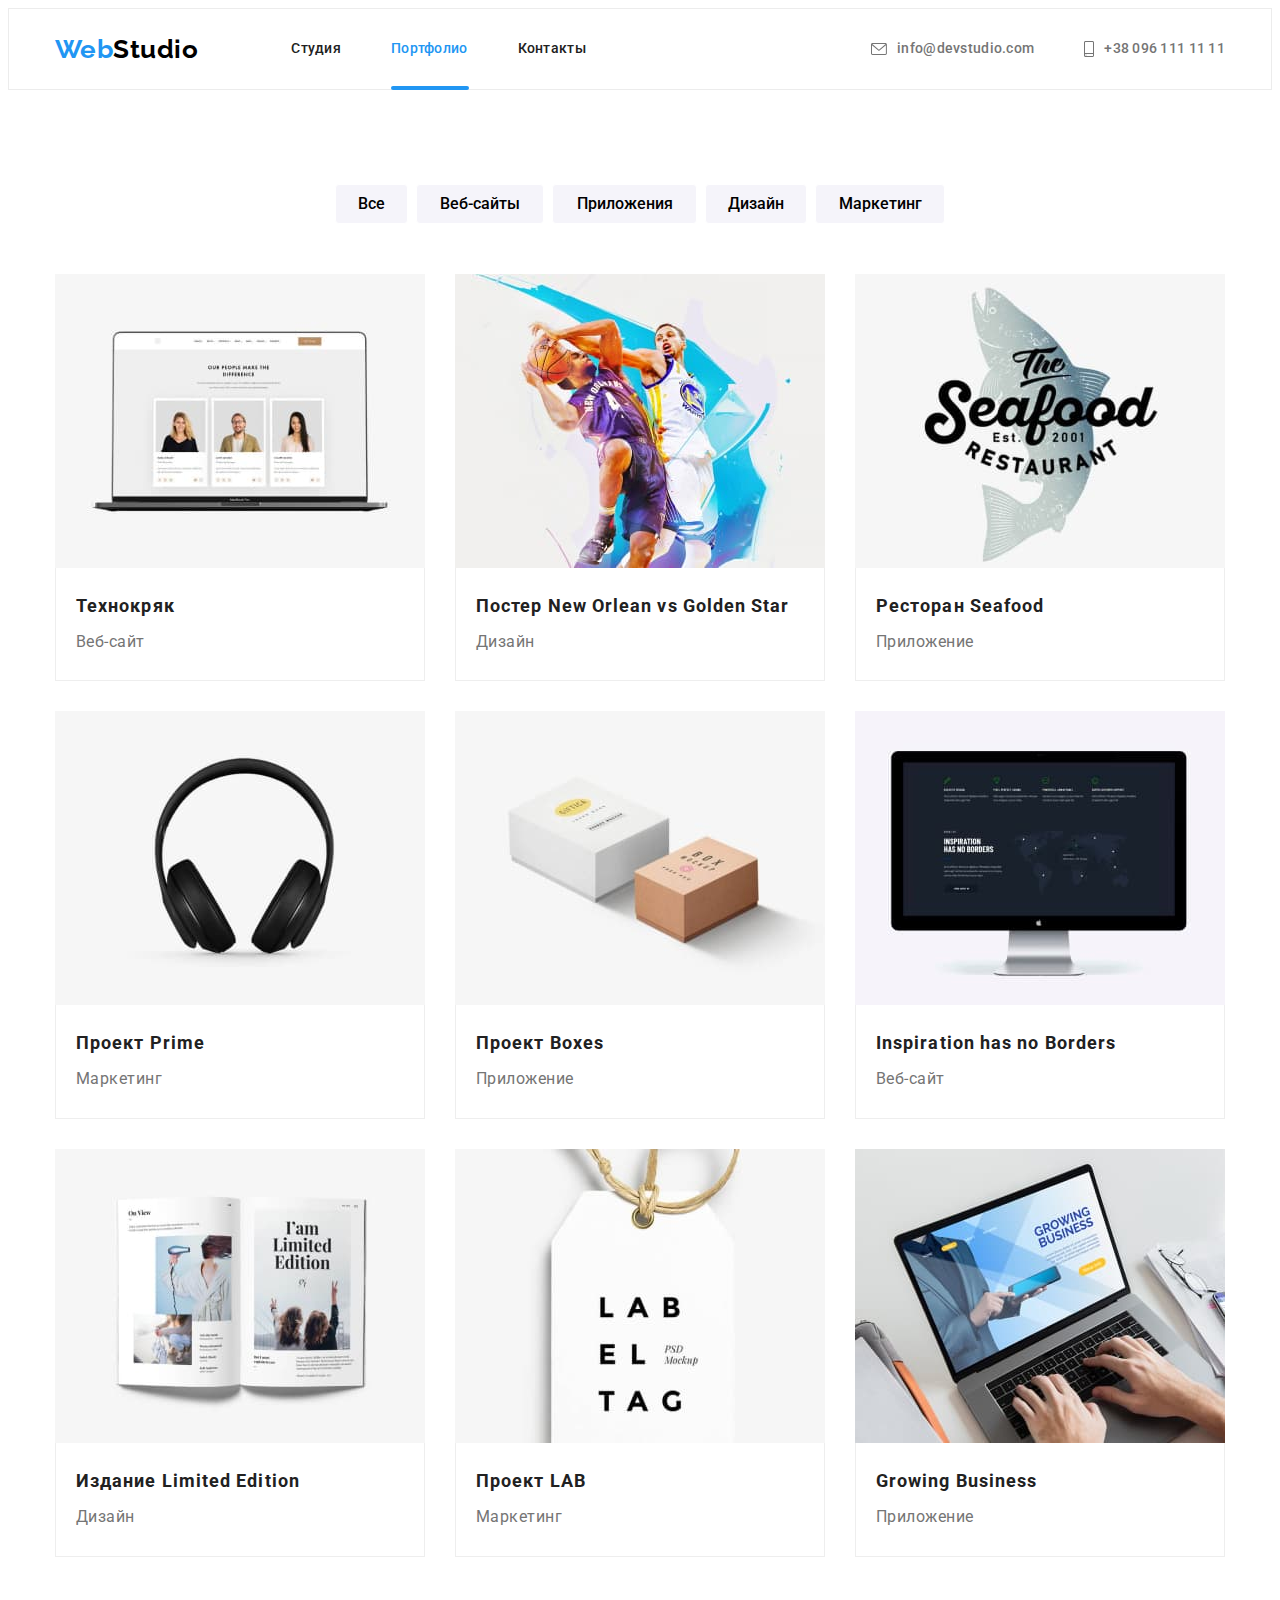
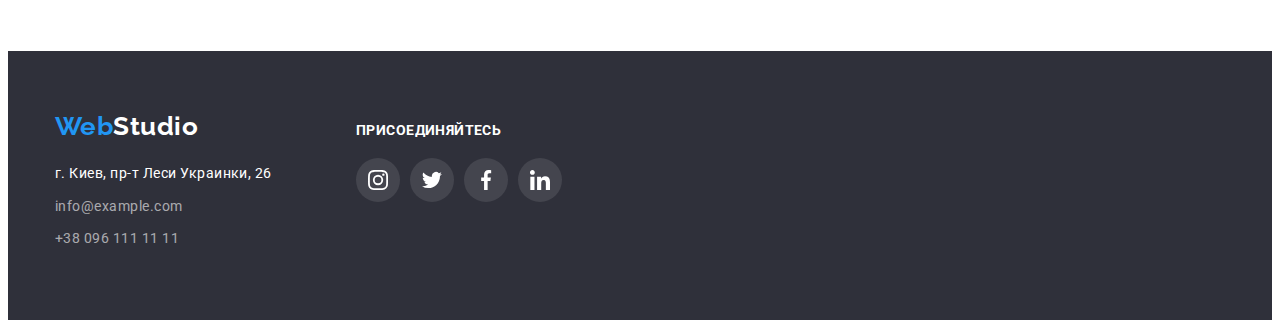
==== portfolio.html @ 5514d88f "Initial commit" ====
<!DOCTYPE html>
<html lang="ru">
  <head>
    <meta charset="UTF-8" />
    <meta http-equiv="X-UA-Compatible" content="IE=edge" />
    <meta name="viewport" content="width=device-width, initial-scale=1.0" />
    <title>Document</title>
    <link
      href="https://fonts.googleapis.com/css2?family=Raleway:wght@700&family=Roboto:wght@400;500;700;900&display=swap"
      rel="stylesheet"
    />
    <link
      rel="stylesheet"
      href="https://cdnjs.cloudflare.com/ajax/libs/modern-normalize/1.1.0/modern-normalize.min.css"
      integrity="sha512-wpPYUAdjBVSE4KJnH1VR1HeZfpl1ub8YT/NKx4PuQ5NmX2tKuGu6U/JRp5y+Y8XG2tV+wKQpNHVUX03MfMFn9Q=="
      crossorigin="anonymous"
      referrerpolicy="no-referrer"
    />
    <link rel="stylesheet" href="./css/styles.css" />
  </head>
  <body>
    <!-- Шапка -->
    <header>
      <div class="container">
        <nav class="main-nav-cont">
          <a href="./index.html" class="logo"
            ><span class="logo-part">Web</span
            ><span class="logo-parttwo">Studio</span></a
          >
          <ul class="site-nav list">
            <li class="nav-item">
              <a href="./index.html" class="link">Студия</a>
            </li>
            <li class="nav-item">
              <a href="./portfolio.html" class="link nav-active nav-active-portfolio">Портфолио</a>
               
            </li>
            <div class="portfolio-line"></div>
            <li class="nav-item"><a href="" class="link">Контакты</a></li>
          </ul>

          <ul class="contact list">
            <li class="contact-item">
              <a href="mailto:info@devstudio.com" class="info"
                ><svg class="icon-letter">
                  <use href="./images/icon/icons.svg#letter"></use>
                </svg>
                info@devstudio.com</a
              >
            </li>
            <li class="contact-item">
              <a href="tel:+380961111111" class="info"
                ><svg class="icon-smartphone">
                  <use href="./images/icon/icons.svg#smartphone"></use>
                </svg>
                +38 096 111 11 11</a
              >
            </li>
          </ul>
        </nav>
      </div>
    </header>
    <!-- Герой -->
    <main>
      <!-- Кнопки портфолио -->
      <section class="section">
        <div class="container">
          <h1 class="opacity">Портфолио</h1>
          <ul class="list btn-portfolio">
            <li class="list-portfolio-btn">
              <button type="button" class="secondary-button button-all">
                Все
              </button>
            </li>
            <li class="list-portfolio-btn">
              <button type="button" class="secondary-button button-web">
                Веб-сайты
              </button>
            </li>
            <li class="list-portfolio-btn">
              <button type="button" class="secondary-button button-app">
                Приложения
              </button>
            </li>
            <li class="list-portfolio-btn">
              <button type="button" class="secondary-button button-dis">
                Дизайн
              </button>
            </li>
            <li class="list-portfolio-btn">
              <button type="button" class="secondary-button button-marketing">
                Маркетинг
              </button>
            </li>
          </ul>
          <!-- Список портфолио -->
          <ul class="list list-portfolio">
            <li class="li-portfolio">
              <div class="portfolio-fon">
              <img
                src="./images/img-page-two/tehnokryak.jpg"
                alt="ноутбук"
                width="370"
              /> <div class="portfolio-p"><p>Ресурс предлагает комплексные предложения с разным уровнем функционала и сервисов. Все это позволит посетителю получить исчерпывающие сведения о компании или частном лице.</p>
              </div>
           
              </div>
              <div class="items-li">
                <h2 class="item-portfolio">Технокряк</h2>
                <p class="direction">Веб-сайт</p>
              </div>
            </li>
            <li class="li-portfolio">
               <div class="portfolio-fon">
              <img
                src="./images/img-page-two/poster.jpg"
                alt="постер баскетбол"
                width="370"
              /> <div class="portfolio-p"><p>Ресурс предлагает комплексные предложения с разным уровнем функционала и сервисов. Все это позволит посетителю получить исчерпывающие сведения о компании или частном лице.</p>
              </div>
           
              </div>
              <div class="items-li">
                <h2 class="item-portfolio">Постер New Orlean vs Golden Star</h2>
                <p class="direction">Дизайн</p>
              </div>
            </li>
            <li class="li-portfolio">
               <div class="portfolio-fon">
              <img
                src="./images/img-page-two/restaurant.jpg"
                alt="ресторан"
                width="370"
              /> <div class="portfolio-p"><p>Ресурс предлагает комплексные предложения с разным уровнем функционала и сервисов. Все это позволит посетителю получить исчерпывающие сведения о компании или частном лице.</p>
              </div>
           
              </div>
              <div class="items-li">
                <h2 class="item-portfolio">Ресторан Seafood</h2>
                <p class="direction">Приложение</p>
              </div>
            </li>
            <li class="li-portfolio">
               <div class="portfolio-fon">
              <img
                src="./images/img-page-two/prime.jpg"
                alt="наушники"
                width="370"
              /> <div class="portfolio-p"><p>Ресурс предлагает комплексные предложения с разным уровнем функционала и сервисов. Все это позволит посетителю получить исчерпывающие сведения о компании или частном лице.</p>
              </div>
           
              </div>
              <div class="items-li">
                <h2 class="item-portfolio">Проект Prime</h2>
                <p class="direction">Маркетинг</p>
              </div>
            </li>
            <li class="li-portfolio">
               <div class="portfolio-fon">
              <img
                src="./images/img-page-two/box.jpg"
                alt="коробка"
                width="370"
              /> <div class="portfolio-p"><p>Ресурс предлагает комплексные предложения с разным уровнем функционала и сервисов. Все это позволит посетителю получить исчерпывающие сведения о компании или частном лице.</p>
              </div>
           
              </div>
              <div class="items-li">
                <h2 class="item-portfolio">Проект Boxes</h2>
                <p class="direction">Приложение</p>
              </div>
            </li>
            <li class="li-portfolio">
              <div class="portfolio-fon">
              <img
                src="./images/img-page-two/borders.jpg"
                alt="монитор"
                width="370"
              />
              <div class="portfolio-p"><p>Ресурс предлагает комплексные предложения с разным уровнем функционала и сервисов. Все это позволит посетителю получить исчерпывающие сведения о компании или частном лице.</p>
              </div>
           
              </div>
              <div class="items-li">
                <h2 lang="en" class="item-portfolio">
                  Inspiration has no Borders
                </h2>
                <p class="direction">Веб-сайт</p>
              </div>
            </li>
            <li class="li-portfolio">
              <div class="portfolio-fon">
              <img
                src="./images/img-page-two/limedition.jpg"
                alt="журнал"
                width="370"
              />   <div class="portfolio-p"><p>Ресурс предлагает комплексные предложения с разным уровнем функционала и сервисов. Все это позволит посетителю получить исчерпывающие сведения о компании или частном лице.</p>
              </div>
           
              </div>
              <div class="items-li">
                <h2 class="item-portfolio">Издание Limited Edition</h2>
                <p class="direction">Дизайн</p>
              </div>
            </li>
            <li class="li-portfolio">
               <div class="portfolio-fon">
              <img
                src="./images/img-page-two/lab.jpg"
                alt="бирка"
                width="370"
              /> <div class="portfolio-p"><p>Ресурс предлагает комплексные предложения с разным уровнем функционала и сервисов. Все это позволит посетителю получить исчерпывающие сведения о компании или частном лице.</p>
              </div>
           
              </div>
              <div class="items-li">
                <h2 class="item-portfolio">Проект LAB</h2>
                <p class="direction">Маркетинг</p>
              </div>
            </li>
            <li class="li-portfolio">
               <div class="portfolio-fon">
              <img
                src="./images/img-page-two/business.jpg"
                alt="ноутбук"
                width="370"
              />
              <div class="portfolio-p"><p>Ресурс предлагает комплексные предложения с разным уровнем функционала и сервисов. Все это позволит посетителю получить исчерпывающие сведения о компании или частном лице.</p>
              </div>
           
              </div>
              <div class="items-li">
                <h2 lang="en" class="item-portfolio">Growing Business</h2>
                <p class="direction">Приложение</p>
              </div>
            </li>
          </ul>
        </div>
      </section>
    </main>
    <!--  Подвал -->
        <footer class="footer">
      <div class="container">
        <div class="footer-container">
          <div>
          <a href="./index.html" class="logo"
          ><span class="logo-part">Web</span
          ><span class="logo-low">Studio</span></a
        >
        <ul class="contact-footer list">
          <li class="map-li">
            <a
              href="https://www.google.com.ua/maps/place/%D0%B1%D1%83%D0%BB.+%D0%9B%D0%B5%D1%81%D0%B8+%D0%A3%D0%BA%D1%80%D0%B0%D0%B8%D0%BD%D0%BA%D0%B8,+26,+%D0%9A%D0%B8%D0%B5%D0%B2,+02000/@50.4265807,30.5361971,17z/data=!3m1!4b1!4m5!3m4!1s0x40d4cf0e033ecbe9:0x57a4dffefec77da0!8m2!3d50.4265807!4d30.5383858?hl=ru"
              target="_blank"
              rel="noopener noreferrer"
              class="map"
              >г. Киев, пр-т Леси Украинки, 26</a
            >
          </li>
          <li class="info-li">
            <a href="mailto:info@example.com" class="info-footer"
              >info@example.com</a
            >
          </li>
          <li class="info-li">
            <a href="tel:+380961111111" class="info-footer"
              >+38 096 111 11 11</a
            >
          </li>         
        </ul>
      </div>
      <div class="join-container">
                     <h2 class="injoin">присоединяйтесь</h2>
             <ul class="icon-footer">
              <li><a href=""><svg>
            <use href="./images/icon/icons.svg#insta"></use>
          </svg>
        </a>
      </li>
              <li><a href=""><svg>
            <use href="./images/icon/icons.svg#twitter"></use>
          </svg>
        </a>
      </li>
              <li><a href=""> <svg>
            <use href="./images/icon/icons.svg#facebook"></use>
          </svg>
        </a>
      </li>
              <li><a href=""><svg>
            <use href="./images/icon/icons.svg#linkin"></use>
          </svg>
        </a>
      </li>
        </ul>
        </div>
        </div>
      </div>
    </footer>
  </body>
</html>
---- css/styles.css ----
html {
  box-sizing: border-box;
}
*,
*::after,
*::before {
  box-sizing: inherit;
}

:root {
  --primary-text-color: #212121;
  --primary-bg-color: #ffffff;
  --accent-color: #2196f3;
  --block-background-color: rgba(47, 48, 58, 0.4);
  --info-color-footer: rgba(255, 255, 255, 0.6);
  --item-contact: #757575;
  --part-of-logo: #000000;
  --secondary-button-color: #f5f4fa;
  --border-color-head: #ececec;
  --border-color-portfolio: #eeeeee;
  --footer-color: #2f303a;
}

body {
  background-color: var(--primary-bg-color);
  color: var(--primary-text-color);
  font-family: Roboto, sans-serif;
  letter-spacing: 0.03em;
}
a {
  cursor: url(../images/icon/cursor.svg), auto;
}
.container {
  width: 1200px;
  padding-left: 15px;
  padding-right: 15px;
  margin-left: auto;
  margin-right: auto;
}
h1,
h2,
h3,
p,
ul {
  margin-top: 0;
  margin-bottom: 0;
}

header {
  border: 1px solid var(--border-color-head);
}
/* logo */
.logo {
  color: var(--part-of-logo);
  text-decoration: none;

  font-family: Raleway, sans-serif;
  font-size: 26px;
  line-height: 1.19;
  font-weight: 700;
}
.logo-part {
  color: var(--accent-color);
}
.logo-parttwo {
  color: var(--part-of-logo);
}
.logo-low {
  color: var(--primary-bg-color);
}
/* Util */
.list {
  list-style: none;
  margin-top: 0;
  margin-bottom: 0;
  padding-left: 0;
}
/* site-nav */
.main-nav-cont {
  display: flex;
  align-items: center;
}

.site-nav {
  display: flex;
  position: relative;
  font-weight: 500;
  font-size: 14px;
  line-height: 1.14;
  letter-spacing: 0.02em;
  margin-left: 93px;
  color: #212121;
}
.site-nav a {
  transition: color 250ms cubic-bezier(0.4, 0, 0.2, 1);
}
.nav-active-studio::after {
  content: "";
  display: block;
  position: absolute;
  bottom: -2px;
  background-color: #2196f3;
  width: 48px;
  height: 4px;
  border-radius: 2px;
  border: none;
  transition: transform 250ms cubic-bezier(0.4, 0, 0.2, 1);
}

.nav-active-studio:hover::after {
  transform: scaleX(0.5);
}
.nav-active-portfolio::after {
  display: block;
  content: "";
  position: absolute;
  bottom: -1px;
  background-color: #2196f3;
  width: 78px;
  height: 4px;
  border-radius: 2px;
  border: none;
  transition: transform 250ms cubic-bezier(0.4, 0, 0.2, 1);
}
.nav-active-portfolio:hover::after {
  transform: scaleX(0.5);
}
.site-nav .nav-item:not(:last-child) {
  margin-right: 50px;
}
.site-nav a:hover,
.site-nav a:focus {
  color: var(--accent-color);
  cursor: url(../images/icon/cursor.svg), auto;
}
.site-nav .link {
  display: flex;
  padding-top: 32px;
  padding-bottom: 32px;
}

.link {
  text-decoration: none;
  color: var(--primary-text-color);
}
.nav-active {
  color: var(--accent-color);
}
.portfolio {
  color: var(--accent-color);
}
/* contact */
.contact {
  display: flex;
  margin-left: auto;

  color: var(--item-contact);
  font-weight: 500;
  font-size: 14px;
  line-height: 1.14;
  letter-spacing: 0.02em;
}

/* logo letter phone */
.icon-letter {
  width: 16px;
  height: 12px;
  margin-right: 10px;
  fill: currentColor;
}
.icon-smartphone {
  width: 10px;
  height: 16px;
  margin-right: 10px;
  fill: currentColor;
}
.icon-smartphone:hover,
.icon-smartphone:focus {
  fill: var(--accent-color);
  cursor: url(../images/icon/cursor.svg), auto;
}

.contact .contact-item:not(:last-child) {
  margin-right: 50px;
}
.contact .info:hover,
.contact .info:focus {
  color: var(--accent-color);
}
.icon-letter .icon-smartphone:hover {
  color: var(--accent-color);
}
/* logo-contact */
.contact-item {
  display: flex;
}

.info {
  text-decoration: none;
  color: var(--item-contact);
  display: flex;
  align-items: center;

  transition: color 250ms cubic-bezier(0.4, 0, 0.2, 1);
}
/* Hero */

.hero-title {
  margin-top: 0;
  margin-bottom: 30px;

  color: var(--primary-bg-color);
  font-weight: 900;
  font-size: 44px;
  line-height: 1.36;
  letter-spacing: 0.06em;
  text-align: center;
  text-transform: uppercase;
}
.hero {
  background-color: var(--footer-color);
  text-align: center;
  padding-top: 200px;
  padding-bottom: 200px;
  max-width: 1600px;
  margin-left: auto;
  margin-right: auto;
  height: 600px;

  background-image: linear-gradient(
      to right,
      var(--block-background-color),
      var(--block-background-color)
    ),
    url(../images/img/hero.jpg);
  background-repeat: no-repeat;
  background-size: cover;
  background-position: center;
}
.section {
  padding-top: 94px;
  padding-bottom: 94px;
}
/* items effective way */
.items-way {
  display: flex;
}
.container-tile {
  height: 120px;
  display: flex;
  background-color: var(--secondary-button-color);
  border-radius: 4px;
  margin-bottom: 30px;
  justify-content: center;
}

.container-tile svg {
  width: 70px;
}

.items-way .li-way:not(:last-child) {
  margin-right: 30px;
}
/* icon */

.subtitle {
  font-weight: 700;
  font-size: 14px;
  line-height: 1.14;
  text-transform: uppercase;
  margin-top: 0;
  margin-bottom: 10px;
  display: flex;
}

.opacity {
  opacity: 0;
  display: none;
  cursor: url(../images/icon/cursor.svg), auto;
}
/* item */
.item {
  color: var(--item-contact);
  font-size: 14px;
  line-height: 1.7;
  margin-top: 0;
}
/* Making */

.making-items {
  display: flex;
}
.making-items .making-items__item:not(:last-child) {
  margin-right: 30px;
}
.making-style {
  position: relative;
}
.making-style::before {
  content: "";
  display: inline-block;
  width: 100%;
  height: 70px;
  position: absolute;
  bottom: 3px;
  background: rgba(47, 48, 58, 0.8);
}
.making-style__subtitle {
  width: 205px;
  height: 16px;
  bottom: 0;
  right: 0;
  font-size: 14px;
  line-height: 16px;
  text-align: center;
  letter-spacing: 0.03em;
  text-transform: uppercase;
  color: #ffffff;
  display: flex;
  position: absolute;
  top: 85%;
  left: 23%;
  z-index: 1;
}

.container-making__title {
  font-weight: 700;
  font-size: 36px;
  line-height: 1.16;
  margin-top: 0;
  margin-bottom: 50px;
  text-align: center;
}
/* team */
.section-team {
  background-color: var(--secondary-button-color);
}
.team-iteams {
  display: flex;
}
.team-iteams__iteam {
  background-color: var(--primary-bg-color);
  box-shadow: 0px 1px 3px rgba(0, 0, 0, 0.12), 0px 1px 1px rgba(0, 0, 0, 0.14),
    0px 2px 1px rgba(0, 0, 0, 0.2);
  border-radius: 0px 0px 4px 4px;
}
.team-iteams .team-iteams__iteam:not(:last-child) {
  margin-right: 30px;
}
.container-team__title {
  font-weight: 700;
  font-size: 36px;
  line-height: 1.16;
  margin-top: 0;
  margin-bottom: 50px;
  text-align: center;
}
.worker {
  text-align: center;
  padding-top: 30px;
  padding-bottom: 30px;
}
.worker__name {
  font-weight: 500;
  font-size: 16px;
  line-height: 1.18;
  margin-top: 0;
  margin-bottom: 10px;
}
.worker__profession--text {
  color: var(--item-contact);
  font-size: 16px;
  line-height: 19px;
  margin-top: 0;
}
.social-networks{
  list-style: none;
  display: flex;
  justify-content: center;
  padding: 0;
  margin-top: 16px;
}
.social-networks__link {
  display: block;
  border-radius: 50%;
  fill: #afb1b8;
  width: 44px;
  height: 44px;
  cursor: url(../images/icon/cursor.svg), auto;

  transition: fill, background-color, color 250ms cubic-bezier(0.4, 0, 0.2, 1);
}
.social-networks__svg--inherit {
  width: inherit;
  height: inherit;
}
.social-networks__item {
  padding-right: 10px;
}
.social-networks__link:hover,
.social-networks a:focus .social-networks__link {
  fill: var(--primary-bg-color);
  background-color: var(--accent-color);
}

*,
*:focus,
*:hover {
  outline: none;
}

/* var(--primary-bg-color)
    fill="#afb1b8" style="fill:var(--color3, #afb1b8)" */
/* Постоянные клиенты */
.always-clines__title {
  font-weight: 700;
  font-size: 36px;
  line-height: 1.16;
  margin-top: 0;
  margin-bottom: 50px;
  text-align: center;
}
.clines-items {
  display: flex;
  gap: 30px;
  padding: 0;
}
.clines-items__item {
  display: flex;
  align-items: center;
  width: 170px;
  height: 92px;
  border: 1px solid #afb1b8;
  border-radius: 4px;
  justify-content: center;

  transition: border 250ms cubic-bezier(0.4, 0, 0.2, 1);
}
.clines-items__svg {
  width: 41px;
  height: 46px;
  fill: #afb1b8;
  transition: fill 250ms cubic-bezier(0.4, 0, 0.2, 1);
}
.clines-items__item:hover,
.clines-items__item .clines-items__link:focus {
  border: 1px solid var(--accent-color);
  cursor: url(../images/icon/cursor.svg), auto;
}

.clines-items__item a {
  width: inherit;
  height: inherit;
  display: flex;
  justify-content: center;
  align-items: center;
}

.clines-items__item:hover svg,
.clines-items__item .clines-items__link:focus svg {
  fill: var(--accent-color);
}
/* fill="#afb1b8" style="fill:var(--color3, #afb1b8)" */

.yaco {
  width: 41px;
  height: 46px;
}
.company-here {
  width: 40px;
  height: 52px;
}

.company {
  width: 43px;
  height: 41px;
}

.foster-peters {
  width: 84px;
  height: 40px;
}

.brand {
  width: 62px;
  height: 45px;
}

.tag-line {
  width: 93px;
  height: 43px;
}
.container-tile svg {
  width: 70px;
}

/* footer */
.footer {
  background-color: var(--footer-color);
  padding-top: 60px;
  padding-bottom: 60px;
}
.map {
  color: var(--primary-bg-color);
  text-decoration: none;
  font-size: 14px;
  line-height: 1.7;

  transition: color 250ms cubic-bezier(0.4, 0, 0.2, 1);
}
.map-li {
  margin-top: 20px;
}
.info-footer {
  color: var(--info-color-footer);
  text-decoration: none;
  font-size: 14px;
  line-height: 1.7;

  transition: color 250ms cubic-bezier(0.4, 0, 0.2, 1);
}
.info-li {
  margin-top: 9px;
  margin-bottom: 9px;
}
.contact-footer {
  width: 231px;
}
.contact-footer .info-footer:hover,
.contact-footer .info-footer:focus {
  color: var(--accent-color);
}

.contact-footer .map:hover,
.contact-footer .map:focus {
  color: var(--accent-color);
}

/* Присоединяйся */
.join-container {
  width: 206px;
  height: 80px;
  margin-left: 70px;
  margin-right: auto;
  margin-bottom: 30px;
}
.injoin {
  display: flex;
  font-weight: 700;
  font-size: 14px;
  line-height: 16px;
  letter-spacing: 0.03em;
  text-transform: uppercase;
  color: var(--primary-bg-color);
}

.footer-container {
  display: flex;
  align-items: baseline;
}
.icon-footer {
  margin-left: -40px;
  margin-top: 20px;
  list-style: none;
  display: flex;
  gap: 10px;
}

.icon-footer svg {
  border-radius: 50px;
  height: 44px;
  width: 44px;
  fill: var(--primary-bg-color);
  background-color: rgba(255, 255, 255, 0.1);

  transition: fill, background-color 250ms cubic-bezier(0.4, 0, 0.2, 1);
}
.icon-footer svg:hover,
.icon-footer a:focus svg {
  background-color: var(--accent-color);
  cursor: url(../images/icon/cursor.svg), auto;
}

/* подписка */
.follower-container {
  width: 570px;
  height: 86px;
  margin-left: 93px;
  margin-right: 93px;
  margin-bottom: 94px;
}
.follower {
  display: flex;
  font-weight: 700;
  font-size: 14px;
  line-height: 16px;
  letter-spacing: 0.03em;
  text-transform: uppercase;
  color: var(--primary-bg-color);
}
.follower-form {
  margin-top: 20px;
  list-style: none;
  display: flex;
  gap: 10px;
}
.follower-form input {
  width: 358px;
  height: 50px;
  padding: 15px 16px;
  color: #fff;
  background-color: var(--footer-color);
  border: 1px solid rgba(255, 255, 255, 0.3);
  filter: drop-shadow(0px 4px 4px rgba(0, 0, 0, 0.15));
  border-radius: 4px;
}

/* Button */
button {
  border-radius: 4px;
  text-align: center;
  border: 1px solid rgba(255, 255, 255, 1);
  font-family: inherit;
  cursor: url(../images/icon/cursor.svg), auto;
}
.button-general {
  padding: 10px 32px;
  min-width: 200px;

  color: var(--primary-bg-color);
  background-color: var(--accent-color);
  font-weight: 700;
  font-size: 16px;
  line-height: 1.87;
  letter-spacing: 0.06em;
  border: 1px solid var(--accent-color);
}
.btn-close {
  position: absolute;
  top: 0;
  right: 0;
  margin-right: 8px;
  margin-top: 8px;
  border: 1px solid rgba(0, 0, 0, 0.1);
  border-radius: 50%;
  width: 30px;
  height: 30px;
  background-color: #fff;
  display: flex;
  justify-content: center;
  align-items: center;
  z-index: 20;
  transition: fill 250ms cubic-bezier(0.4, 0, 0.2, 1);
}
.btn-close:hover {
  fill: #2196f3;
}
.button-send {
  font-weight: 700;
  width: 200px;
  height: 50px;
  letter-spacing: 0.06em;
  color: var(--primary-bg-color);
  background-color: var(--accent-color);
  border-radius: 4px;
  box-shadow: 0px 4px 4px rgba(0, 0, 0, 0.15);
  border: 0;
}
.close-svg {
  position: absolute;
  display: flex;
  width: 11px;
  height: 11px;
  z-index: 1;
}
.btn-follower {
  display: flex;
  font-weight: 700;
  width: 200px;
  height: 50px;
  letter-spacing: 0.06em;
  color: var(--primary-bg-color);
  background-color: var(--accent-color);
  border-radius: 4px;
  border: 0;
  align-items: center;
  justify-content: center;
}
.btn-follower svg {
  width: 24px;
  height: 24px;
  margin-left: 10px;
}
/* backdrop */
.backdrop {
  position: fixed;
  top: 0;
  left: 0;
  width: 100%;
  height: 100%;
  background-color: rgba(0, 0, 0, 0.2);
  z-index: 1;
  transition: opacity 250ms cubic-bezier(0.4, 0, 0.2, 1);
}
.modal {
  position: absolute;
  top: 50%;
  left: 50%;
  transform: translate(-50%, -50%);
  width: 528px;
  height: 581px;
  background-color: #fff;
  z-index: 1;
  border-radius: 4px;
}

.is-hidden {
  opacity: 0;
  pointer-events: none;
}
textarea {
  resize: none;
  padding: 15px 16px;
}
/* форма */
.form {
  width: 528px;
  margin-left: auto;
  margin-right: auto;
}
.form-iteam {
  margin-left: 40px;
  margin-right: 40px;
}
.title-form {
  margin: 40px 40px 12px 40px;
  font-style: bold;
  font-size: 20px;
  line-height: 1.15;
}
.form-field input {
  margin: 0;
  padding: 6px 10px 6px 42px;
  width: 448px;
}
.form-field label {
  margin-bottom: 5px;
}
.form-field textarea {
  height: 120px;
}
.form-field textarea::placeholder {
  color: rgba(117, 117, 117, 0.5);
  font-size: 12px;
}
.decor-text {
  color: #757575;
  font-size: 12px;
  line-height: 1.16;
}
.icon-container {
  position: relative;
  display: fle;
  fill: #212121;
  transition: fill 250ms cubic-bezier(0.4, 0, 0.2, 1);
}

.dec-agree {
  position: relative;
  font-weight: 400;
  font-size: 14px;
  line-height: 1.7;
  color: #757575;
  letter-spacing: 0.03em;
  appearance: none;
}
.icon-user {
  width: 12px;
  height: 12px;
   position: absolute;
   top: 13px;
  left: 12px;
}
.icon-phone {
  width: 13px;
  height: 13px;
  position: absolute;
   top: 13px;
  left: 12px;
   fill: #212121;
}
.icon-mail {
  width: 15px;
  height: 12px;
   position: absolute;
   top: 13px;
  left: 12px;
}
.svg-check {
  display: none;
  position: absolute;
  top: -1px;
  left: -29px;
  width: 25px;
  height: 27px;
}
.svg-cube {
  display: block;
  position: absolute;
  top: -1px;
  left: -25px;
  width: 16px;
  height: 15px;
  
}

.agree input:checked + label .svg-cube {
  display: none;
}
.agree input:checked + label .svg-check {
  display: block;
}
.dec-tems {
  display: inline-block;
  font-weight: 400;
  font-size: 14px;
  line-height: 1.7;
  text-decoration: underline;
  color: #2196f3;
  letter-spacing: 0.03em;
}

.form-field {
  position: relative;
  text-align: justify;
  display: flex;
  flex-direction: column;
  margin-bottom: 5px;
}
.form-field input {
  height: 40px;
  border: 1px solid rgba(33, 33, 33, 0.2);
  border-radius: 4px;
  transition: border 250ms cubic-bezier(0.4, 0, 0.2, 1);
  cursor: url(../images/icon/cursor.svg), auto;
}

.form-field input:focus,
.form-field textarea:focus {
  border: 1px solid var(--accent-color);
}

.modal-input:focus + svg  {
  fill: var(--accent-color);
}

textarea {
  border: 1px solid rgba(33, 33, 33, 0.2);
  border-radius: 4px;
}
.agree {
  margin-top: 20px;
  margin-bottom: 30px;
  margin-left: auto;
  margin-right: auto;
}
.agree input {
  appearance: none;
  margin-left: 23px;
}

/* other button */
.secondary-button {
  padding: 6px 22px;

  background-color: var(--secondary-button-color);
  font-weight: 500;
  font-size: 16px;
  line-height: 1.6;
  text-align: center;

  transition-property: background-color, color;
  transition-duration: 250ms;
  transition-timing-function: cubic-bezier(0.4, 0, 0.2, 1);
}
.secondary-button:hover,
.secondary-button:focus {
  background-color: var(--accent-color);
  color: var(--primary-bg-color);
  box-shadow: 0px 3px 1px rgba(0, 0, 0, 0.1), 0px 1px 2px rgba(0, 0, 0, 0.08),
    0px 2px 2px rgba(0, 0, 0, 0.12);
  border: 1px solid var(--accent-color);
}
.button-all {
  min-width: 73px;
}
.button-web {
  min-width: 128px;
}
.button-app {
  min-width: 145px;
}

.button-marketing {
  min-width: 130px;
}

/* section portfolio */
.item-portfolio {
  font-weight: 700;
  font-size: 18px;
  line-height: 2;
  letter-spacing: 0.06em;
  margin-top: 0;
  margin-bottom: 4px;
}
.direction {
  color: var(--item-contact);
  font-size: 16px;
  line-height: 1.8;
  margin-top: 0;
  margin-bottom: 4px;
}

.btn-portfolio {
  margin-bottom: 50px;
  text-align: center;
  display: flex;
  justify-content: center;
}
.btn-portfolio .list-portfolio-btn:not(:last-child) {
  margin-right: 8px;
}

.li-portfolio {
  width: 370px;

  transition: box-shadow 250ms cubic-bezier(0.4, 0, 0.2, 1);
}
.li-portfolio:nth-child(3n) {
  margin-right: 0;
}
.li-portfolio:hover,
.li-portfolio:focus {
  cursor: url(../images/icon/cursor.svg), auto;
  box-shadow: 0px 1px 1px rgba(0, 0, 0, 0.12), 0px 4px 4px rgba(0, 0, 0, 0.06),
    1px 4px 6px rgba(0, 0, 0, 0.16);
}
.list-portfolio {
  display: flex;
  flex-wrap: wrap;
  gap: 30px;
}
.items-li {
  border: 1px solid var(--border-color-portfolio);
  padding: 20px;
  margin-top: -5px;
}

.li-portfolio:hover .portfolio-p {
  transform: translateY(0);
}
.li-portfolio:hover .portfolio-fon::before {
  transform: translateY(0);
}

.portfolio-fon {
  position: relative;
  overflow: hidden;
}
.portfolio-fon::before {
  content: "";
  display: inline-block;
  width: 100%;
  height: 100%;
  position: absolute;
  bottom: 0;
  background: rgba(33, 150, 243, 0.9);
  transform: translateY(101%);

  transition: transform 250ms cubic-bezier(0.4, 0, 0.2, 1);
}
.portfolio-p {
  position: absolute;
  top: 0;
  transform: translateY(101%);
  color: #ffffff;
  display: flex;
  width: 100%;
  height: 100%;
  font-size: 18px;
  line-height: 1.55;
  padding: 63px 24px;

  transition: transform 250ms cubic-bezier(0.4, 0, 0.2, 1);
}

/* основной color: #212121; */
/*вторичный цвет  color: #757575 */
/* белый color: #FFFFFF; */
/* синий #2196F3 */
/* цвет фона E5E5E5 */
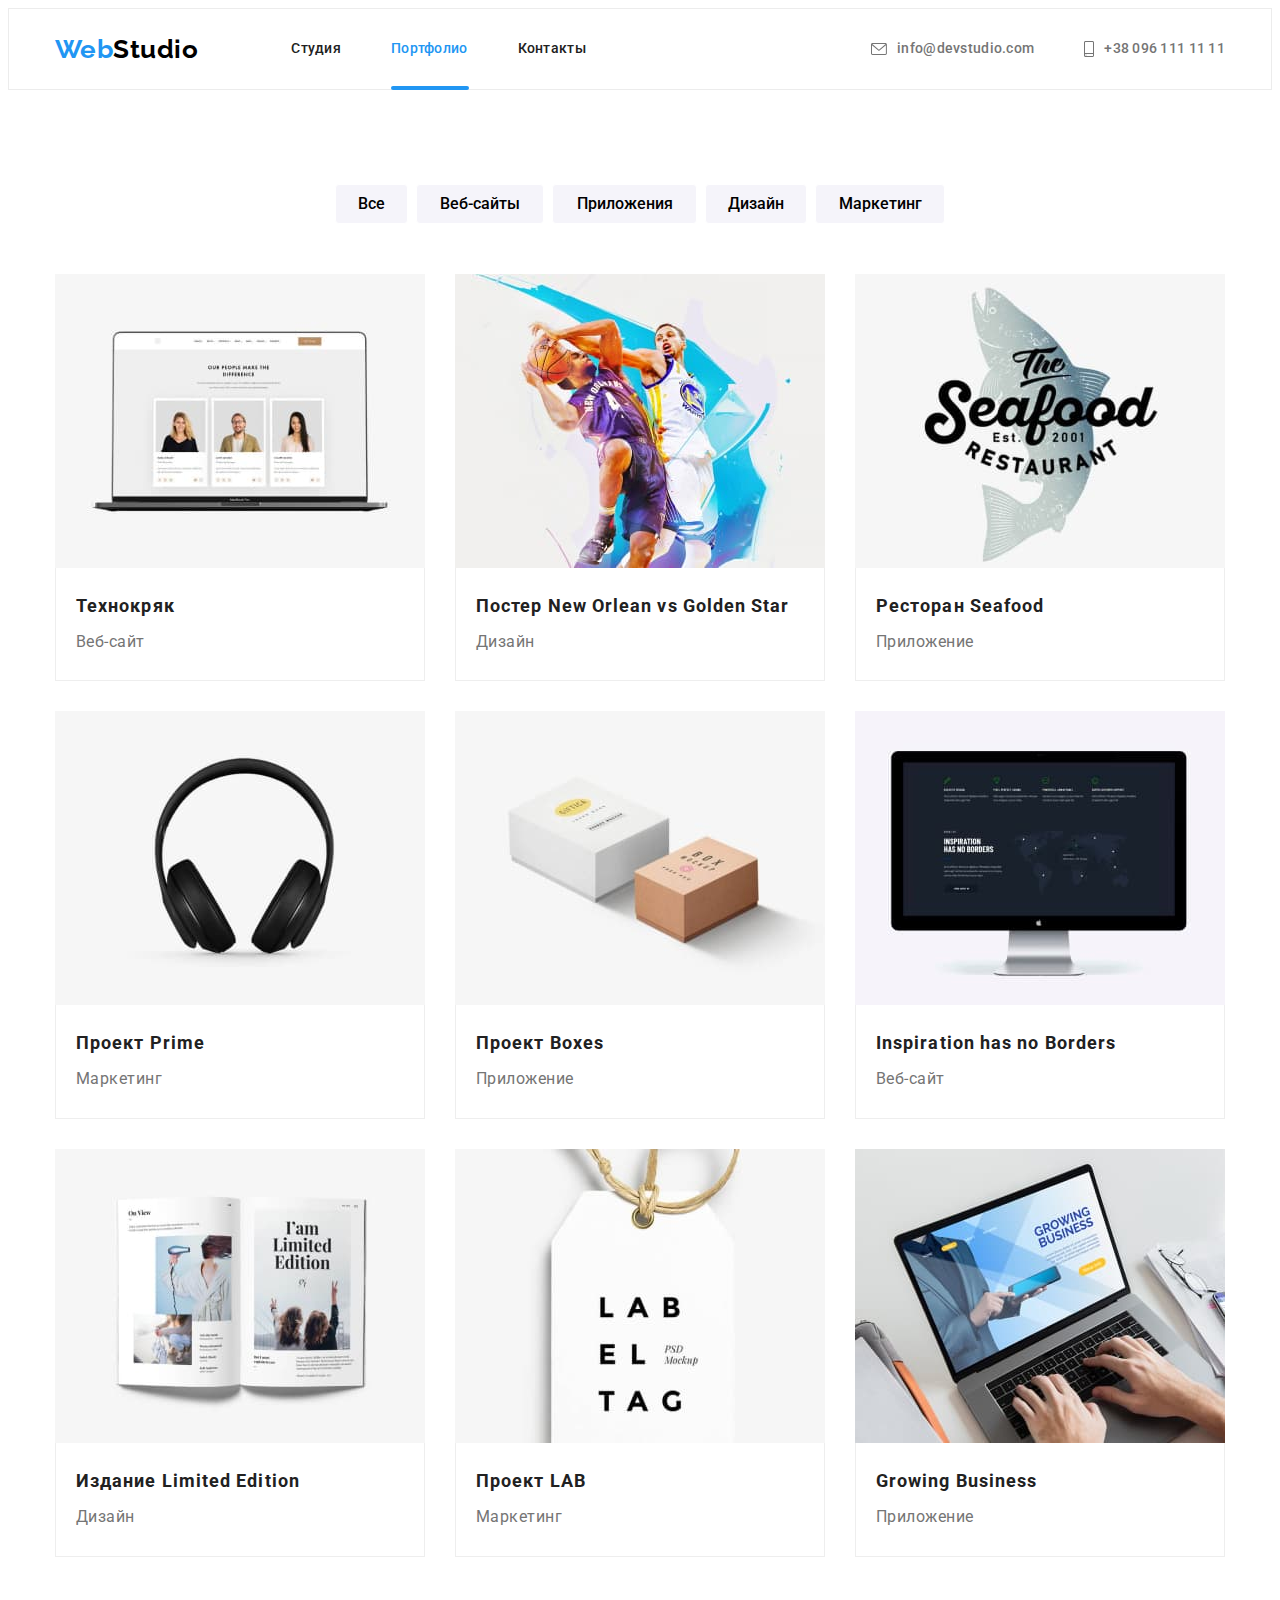
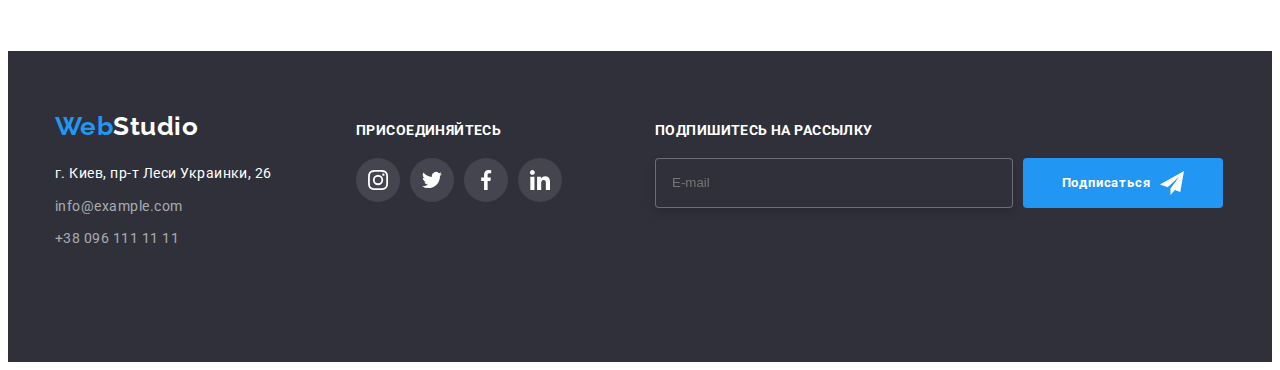
==== commit 09eca851: "update" ====
--- a/portfolio.html
+++ b/portfolio.html
@@ -22,9 +22,9 @@
     <!-- Шапка -->
     <header>
       <div class="container">
-        <nav class="main-nav-cont">
-          <a href="./index.html" class="logo"
-            ><span class="logo-part">Web</span
+        <nav class="main-nav">
+          <a href="./index.html" class="logo-header"
+            ><span class="footer__logo--accent">Web</span
             ><span class="logo-parttwo">Studio</span></a
           >
           <ul class="site-nav list">
@@ -239,61 +239,84 @@
       </section>
     </main>
     <!--  Подвал -->
-        <footer class="footer">
+     <footer class="footer">
       <div class="container">
         <div class="footer-container">
-          <div>
-          <a href="./index.html" class="logo"
-          ><span class="logo-part">Web</span
-          ><span class="logo-low">Studio</span></a
-        >
-        <ul class="contact-footer list">
-          <li class="map-li">
-            <a
-              href="https://www.google.com.ua/maps/place/%D0%B1%D1%83%D0%BB.+%D0%9B%D0%B5%D1%81%D0%B8+%D0%A3%D0%BA%D1%80%D0%B0%D0%B8%D0%BD%D0%BA%D0%B8,+26,+%D0%9A%D0%B8%D0%B5%D0%B2,+02000/@50.4265807,30.5361971,17z/data=!3m1!4b1!4m5!3m4!1s0x40d4cf0e033ecbe9:0x57a4dffefec77da0!8m2!3d50.4265807!4d30.5383858?hl=ru"
-              target="_blank"
-              rel="noopener noreferrer"
-              class="map"
-              >г. Киев, пр-т Леси Украинки, 26</a
-            >
-          </li>
-          <li class="info-li">
-            <a href="mailto:info@example.com" class="info-footer"
-              >info@example.com</a
-            >
-          </li>
-          <li class="info-li">
-            <a href="tel:+380961111111" class="info-footer"
-              >+38 096 111 11 11</a
-            >
-          </li>         
-        </ul>
-      </div>
-      <div class="join-container">
-                     <h2 class="injoin">присоединяйтесь</h2>
-             <ul class="icon-footer">
-              <li><a href=""><svg>
-            <use href="./images/icon/icons.svg#insta"></use>
-          </svg>
-        </a>
-      </li>
-              <li><a href=""><svg>
-            <use href="./images/icon/icons.svg#twitter"></use>
-          </svg>
-        </a>
-      </li>
-              <li><a href=""> <svg>
-            <use href="./images/icon/icons.svg#facebook"></use>
-          </svg>
-        </a>
-      </li>
-              <li><a href=""><svg>
-            <use href="./images/icon/icons.svg#linkin"></use>
-          </svg>
-        </a>
-      </li>
-        </ul>
-        </div>
+          <div class="footer__tumb" >
+            <a href="./index.html" class="footer__logo"
+              ><span class="footer__logo--accent">Web</span
+              ><span class="footer__logo--white">Studio</span></a
+              >
+            <ul class="contact-footer list">
+              <li class="contact-footer__map">
+                <a
+                  href="https://www.google.com.ua/maps/place/%D0%B1%D1%83%D0%BB.+%D0%9B%D0%B5%D1%81%D0%B8+%D0%A3%D0%BA%D1%80%D0%B0%D0%B8%D0%BD%D0%BA%D0%B8,+26,+%D0%9A%D0%B8%D0%B5%D0%B2,+02000/@50.4265807,30.5361971,17z/data=!3m1!4b1!4m5!3m4!1s0x40d4cf0e033ecbe9:0x57a4dffefec77da0!8m2!3d50.4265807!4d30.5383858?hl=ru"
+                  target="_blank"
+                  rel="noopener noreferrer"
+                  class="contact-footer__link--map"
+                  >г. Киев, пр-т Леси Украинки, 26</a
+                  >
+              </li>
+              <li class="contact-footer__info">
+                <a href="mailto:info@example.com" class="contact-footer__link--color"
+                  >info@example.com</a
+                  >
+              </li>
+              <li class="contact-footer__info">
+                <a href="tel:+380961111111" class="contact-footer__link--color"
+                  >+38 096 111 11 11</a
+                  >
+              </li>
+            </ul>
+          </div>
+          <div class="footer-join">
+            <h2 class="footer-join__title">присоединяйтесь</h2>
+            <ul class="footer-social__list">
+              <li>
+                <a href="" class="footer-social__link"
+                  >
+                  <svg class="footer-social__icon">
+                    <use href="./images/icon/icons.svg#insta"></use>
+                  </svg>
+                </a>
+              </li>
+              <li>
+                <a href="" class="footer-social__link"
+                  >
+                  <svg class="footer-social__icon">
+                    <use href="./images/icon/icons.svg#twitter"></use>
+                  </svg>
+                </a>
+              </li>
+              <li>
+                <a href="" class="footer-social__link">
+                  <svg class="footer-social__icon">
+                    <use href="./images/icon/icons.svg#facebook"></use>
+                  </svg>
+                </a>
+              </li>
+              <li>
+                <a href="" class="footer-social__link"
+                  >
+                  <svg class="footer-social__icon">
+                    <use href="./images/icon/icons.svg#linkin"></use>
+                  </svg>
+                </a>
+              </li>
+            </ul>
+          </div>
+          <div class="follower-container">
+            <h2 class="follower-container__title">Подпишитесь на рассылку</h2>
+            <form class="follower-form">
+              <input type="email" placeholder="E-mail" />
+              <button type="button" class="follower-form__btn">
+                Подписаться
+                <svg class="follower-form__svg">
+                  <use href="./images/icon/icons.svg#fly"></use>
+                </svg>
+              </button>
+            </form>
+          </div>
         </div>
       </div>
     </footer>
--- a/css/styles.css
+++ b/css/styles.css
@@ -50,8 +50,8 @@
   border: 1px solid var(--border-color-head);
 }
 /* logo */
-.logo {
-  color: var(--part-of-logo);
+.logo-header {
+    color: var(--part-of-logo);
   text-decoration: none;
 
   font-family: Raleway, sans-serif;
@@ -59,13 +59,23 @@
   line-height: 1.19;
   font-weight: 700;
 }
-.logo-part {
+.footer__logo {
+  color: var(--part-of-logo);
+  text-decoration: none;
+
+  font-family: Raleway, sans-serif;
+  font-size: 26px;
+  line-height: 1.19;
+  font-weight: 700;
+}
+
+.footer__logo--accent {
   color: var(--accent-color);
 }
 .logo-parttwo {
   color: var(--part-of-logo);
 }
-.logo-low {
+.footer__logo--white {
   color: var(--primary-bg-color);
 }
 /* Util */
@@ -76,7 +86,7 @@
   padding-left: 0;
 }
 /* site-nav */
-.main-nav-cont {
+.main-nav {
   display: flex;
   align-items: center;
 }
@@ -500,7 +510,7 @@
   padding-top: 60px;
   padding-bottom: 60px;
 }
-.map {
+.contact-footer__link--map {
   color: var(--primary-bg-color);
   text-decoration: none;
   font-size: 14px;
@@ -508,10 +518,10 @@
 
   transition: color 250ms cubic-bezier(0.4, 0, 0.2, 1);
 }
-.map-li {
+.contact-footer__map {
   margin-top: 20px;
 }
-.info-footer {
+.contact-footer__link--color {
   color: var(--info-color-footer);
   text-decoration: none;
   font-size: 14px;
@@ -519,32 +529,32 @@
 
   transition: color 250ms cubic-bezier(0.4, 0, 0.2, 1);
 }
-.info-li {
+.contact-footer__info {
   margin-top: 9px;
   margin-bottom: 9px;
 }
 .contact-footer {
   width: 231px;
 }
-.contact-footer .info-footer:hover,
-.contact-footer .info-footer:focus {
+.contact-footer .contact-footer__link--color:hover,
+.contact-footer .contact-footer__link--color:focus {
   color: var(--accent-color);
 }
 
-.contact-footer .map:hover,
-.contact-footer .map:focus {
+.contact-footer .contact-footer__link--map:hover,
+.contact-footer .contact-footer__link--map:focus {
   color: var(--accent-color);
 }
 
 /* Присоединяйся */
-.join-container {
+.footer-join{
   width: 206px;
   height: 80px;
   margin-left: 70px;
   margin-right: auto;
   margin-bottom: 30px;
 }
-.injoin {
+.footer-join__title {
   display: flex;
   font-weight: 700;
   font-size: 14px;
@@ -558,7 +568,7 @@
   display: flex;
   align-items: baseline;
 }
-.icon-footer {
+.footer-social__list {
   margin-left: -40px;
   margin-top: 20px;
   list-style: none;
@@ -566,7 +576,7 @@
   gap: 10px;
 }
 
-.icon-footer svg {
+.footer-social__list .footer-social__icon {
   border-radius: 50px;
   height: 44px;
   width: 44px;
@@ -575,8 +585,8 @@
 
   transition: fill, background-color 250ms cubic-bezier(0.4, 0, 0.2, 1);
 }
-.icon-footer svg:hover,
-.icon-footer a:focus svg {
+.footer-social__list .footer-social__icon:hover,
+.footer-social__list .footer-social__link:focus .footer-social__icon {
   background-color: var(--accent-color);
   cursor: url(../images/icon/cursor.svg), auto;
 }
@@ -589,7 +599,7 @@
   margin-right: 93px;
   margin-bottom: 94px;
 }
-.follower {
+.follower-container__title {
   display: flex;
   font-weight: 700;
   font-size: 14px;
@@ -673,7 +683,7 @@
   height: 11px;
   z-index: 1;
 }
-.btn-follower {
+.follower-form__btn {
   display: flex;
   font-weight: 700;
   width: 200px;
@@ -686,7 +696,7 @@
   align-items: center;
   justify-content: center;
 }
-.btn-follower svg {
+.follower-form__btn .follower-form__svg {
   width: 24px;
   height: 24px;
   margin-left: 10px;
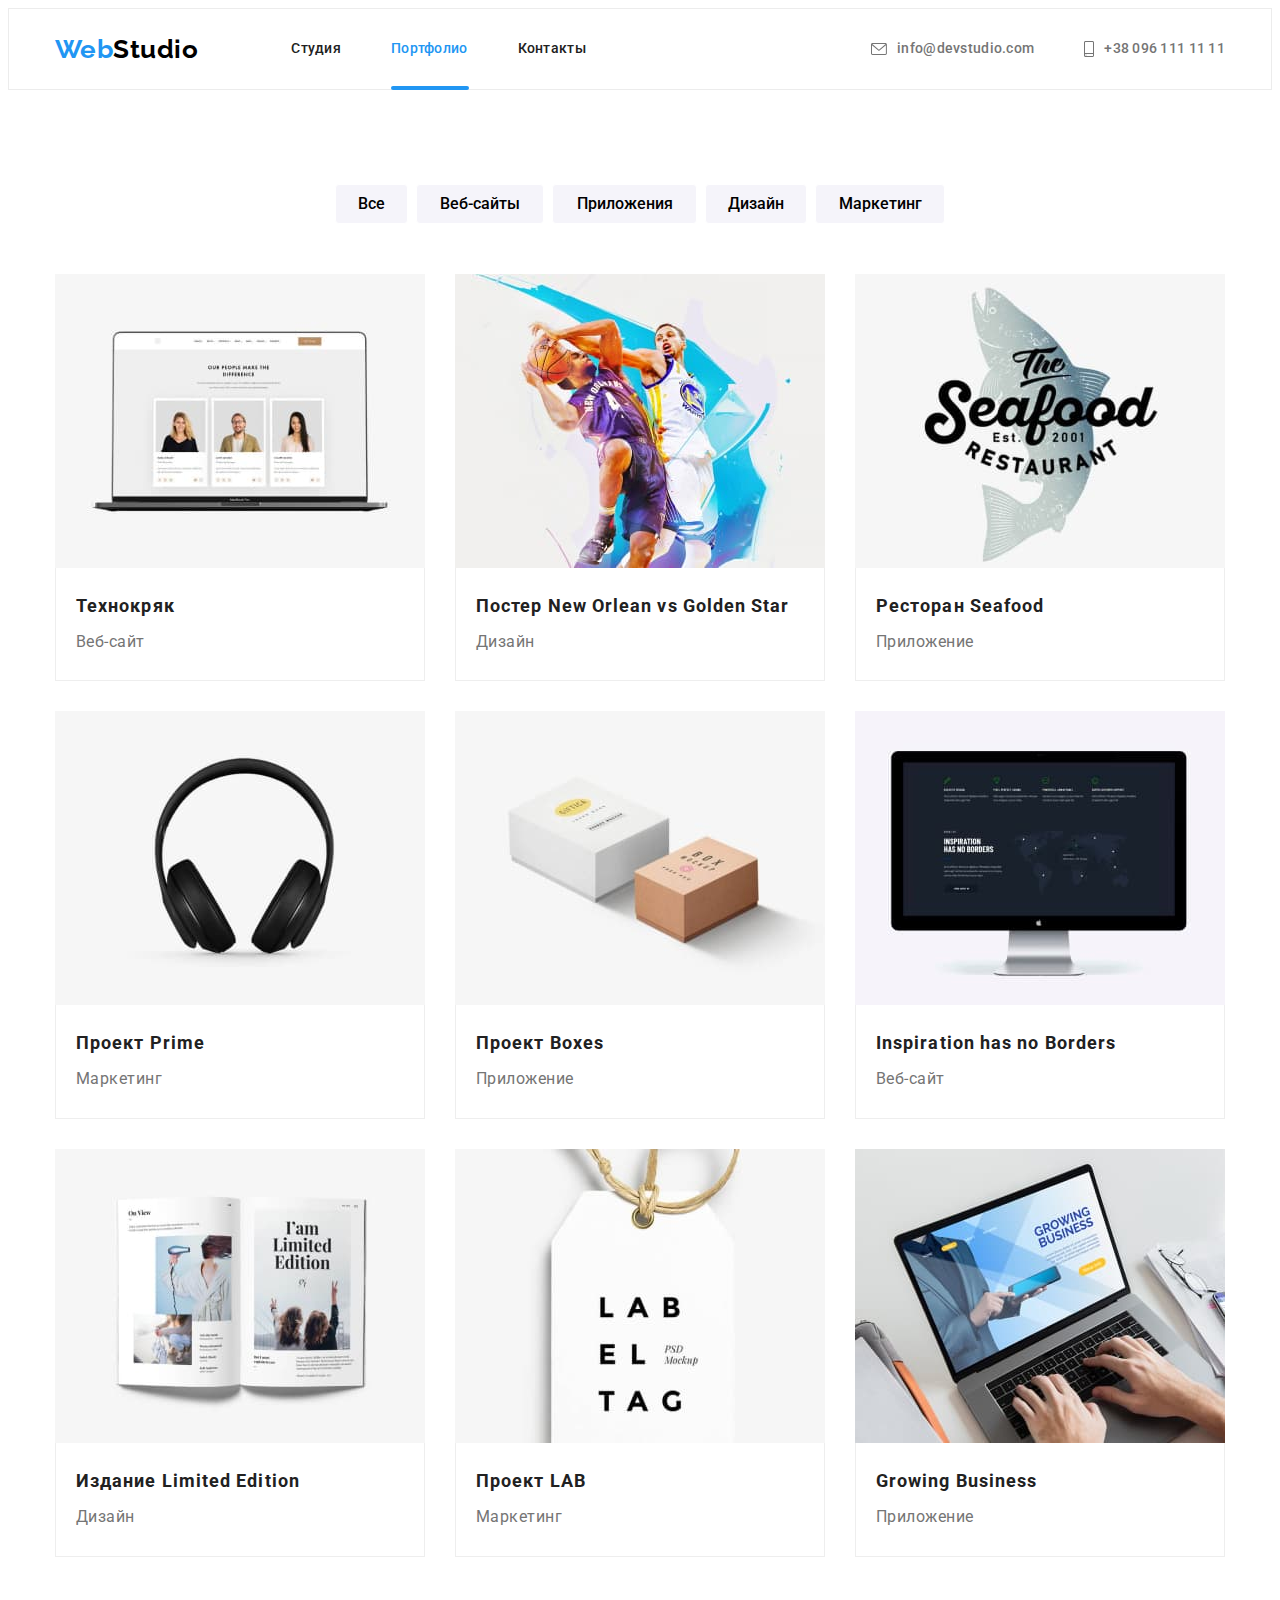
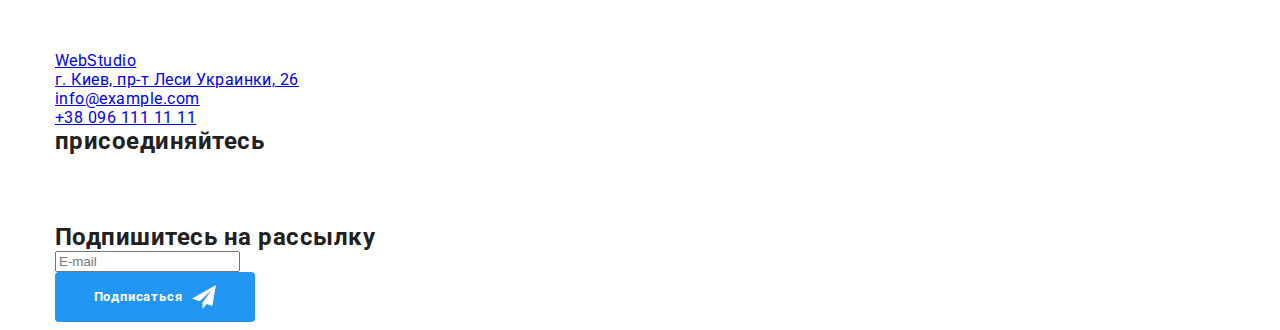
==== commit 5227c5ab: "update" ====
--- a/portfolio.html
+++ b/portfolio.html
@@ -17,6 +17,7 @@
       referrerpolicy="no-referrer"
     />
     <link rel="stylesheet" href="./css/styles.css" />
+    <link rel="stylesheet" href="./css/main.min.css">
   </head>
   <body>
     <!-- Шапка -->
@@ -24,7 +25,7 @@
       <div class="container">
         <nav class="main-nav">
           <a href="./index.html" class="logo-header"
-            ><span class="footer__logo--accent">Web</span
+            ><span class="general-logo-header">Web</span
             ><span class="logo-parttwo">Studio</span></a
           >
           <ul class="site-nav list">
--- a/css/styles.css
+++ b/css/styles.css
@@ -1,4 +1,4 @@
-html {
+/* html {
   box-sizing: border-box;
 }
 *,
@@ -19,38 +19,38 @@
   --border-color-head: #ececec;
   --border-color-portfolio: #eeeeee;
   --footer-color: #2f303a;
-}
-
-body {
+} */
+
+/* body {
   background-color: var(--primary-bg-color);
   color: var(--primary-text-color);
   font-family: Roboto, sans-serif;
   letter-spacing: 0.03em;
-}
-a {
+} */
+/* a {
   cursor: url(../images/icon/cursor.svg), auto;
-}
-.container {
+} */
+/* .container {
   width: 1200px;
   padding-left: 15px;
   padding-right: 15px;
   margin-left: auto;
   margin-right: auto;
-}
-h1,
+} */
+/* h1,
 h2,
 h3,
 p,
 ul {
   margin-top: 0;
   margin-bottom: 0;
-}
-
-header {
+} */
+
+/* header {
   border: 1px solid var(--border-color-head);
-}
+} */
 /* logo */
-.logo-header {
+/* .logo-header {
     color: var(--part-of-logo);
   text-decoration: none;
 
@@ -58,8 +58,8 @@
   font-size: 26px;
   line-height: 1.19;
   font-weight: 700;
-}
-.footer__logo {
+} */
+/* .footer__logo {
   color: var(--part-of-logo);
   text-decoration: none;
 
@@ -67,31 +67,33 @@
   font-size: 26px;
   line-height: 1.19;
   font-weight: 700;
-}
-
-.footer__logo--accent {
+} */
+/* .general-logo-header {
   color: var(--accent-color);
-}
-.logo-parttwo {
+} */
+/* .footer__logo--accent {
+  color: var(--accent-color);
+} */
+/* .logo-parttwo {
   color: var(--part-of-logo);
-}
-.footer__logo--white {
+} */
+/* .footer__logo--white {
   color: var(--primary-bg-color);
-}
+} */
 /* Util */
-.list {
+/* .list {
   list-style: none;
   margin-top: 0;
   margin-bottom: 0;
   padding-left: 0;
-}
+} */
 /* site-nav */
-.main-nav {
+/* .main-nav {
   display: flex;
   align-items: center;
-}
-
-.site-nav {
+} */
+
+/* .site-nav {
   display: flex;
   position: relative;
   font-weight: 500;
@@ -103,8 +105,8 @@
 }
 .site-nav a {
   transition: color 250ms cubic-bezier(0.4, 0, 0.2, 1);
-}
-.nav-active-studio::after {
+} */
+/* .nav-active-studio::after {
   content: "";
   display: block;
   position: absolute;
@@ -134,8 +136,8 @@
 }
 .nav-active-portfolio:hover::after {
   transform: scaleX(0.5);
-}
-.site-nav .nav-item:not(:last-child) {
+} */
+/* .site-nav .nav-item:not(:last-child) {
   margin-right: 50px;
 }
 .site-nav a:hover,
@@ -147,20 +149,20 @@
   display: flex;
   padding-top: 32px;
   padding-bottom: 32px;
-}
-
-.link {
+} */
+
+/* .link {
   text-decoration: none;
   color: var(--primary-text-color);
-}
-.nav-active {
+} */
+/* .nav-active {
   color: var(--accent-color);
 }
 .portfolio {
   color: var(--accent-color);
-}
+} */
 /* contact */
-.contact {
+/* .contact {
   display: flex;
   margin-left: auto;
 
@@ -169,10 +171,10 @@
   font-size: 14px;
   line-height: 1.14;
   letter-spacing: 0.02em;
-}
+} */
 
 /* logo letter phone */
-.icon-letter {
+/* .icon-letter {
   width: 16px;
   height: 12px;
   margin-right: 10px;
@@ -199,9 +201,9 @@
 }
 .icon-letter .icon-smartphone:hover {
   color: var(--accent-color);
-}
+} */
 /* logo-contact */
-.contact-item {
+/* .contact-item {
   display: flex;
 }
 
@@ -212,10 +214,10 @@
   align-items: center;
 
   transition: color 250ms cubic-bezier(0.4, 0, 0.2, 1);
-}
+} */
 /* Hero */
 
-.hero-title {
+/* .hero-title {
   margin-top: 0;
   margin-bottom: 30px;
 
@@ -246,34 +248,35 @@
   background-repeat: no-repeat;
   background-size: cover;
   background-position: center;
-}
-.section {
+} */
+/* .section {
   padding-top: 94px;
   padding-bottom: 94px;
-}
+} */
 /* items effective way */
-.items-way {
-  display: flex;
-}
-.container-tile {
+
+/* .items-way {
+  display: flex;
+} */
+/* .container-tile {
   height: 120px;
   display: flex;
   background-color: var(--secondary-button-color);
   border-radius: 4px;
   margin-bottom: 30px;
   justify-content: center;
-}
-
-.container-tile svg {
+} */
+
+/* .container-tile svg {
   width: 70px;
-}
-
+} */
+/* 
 .items-way .li-way:not(:last-child) {
   margin-right: 30px;
-}
+} */
 /* icon */
 
-.subtitle {
+/* .subtitle {
   font-weight: 700;
   font-size: 14px;
   line-height: 1.14;
@@ -281,23 +284,23 @@
   margin-top: 0;
   margin-bottom: 10px;
   display: flex;
-}
-
-.opacity {
+} */
+
+/* .opacity {
   opacity: 0;
   display: none;
   cursor: url(../images/icon/cursor.svg), auto;
-}
+} */
 /* item */
-.item {
+/* .item {
   color: var(--item-contact);
   font-size: 14px;
   line-height: 1.7;
   margin-top: 0;
-}
+} */
 /* Making */
 
-.making-items {
+/* .making-items {
   display: flex;
 }
 .making-items .making-items__item:not(:last-child) {
@@ -340,9 +343,9 @@
   margin-top: 0;
   margin-bottom: 50px;
   text-align: center;
-}
+} */
 /* team */
-.section-team {
+/* .section-team {
   background-color: var(--secondary-button-color);
 }
 .team-iteams {
@@ -382,8 +385,8 @@
   font-size: 16px;
   line-height: 19px;
   margin-top: 0;
-}
-.social-networks{
+} */
+/* .social-networks{
   list-style: none;
   display: flex;
   justify-content: center;
@@ -411,18 +414,18 @@
 .social-networks a:focus .social-networks__link {
   fill: var(--primary-bg-color);
   background-color: var(--accent-color);
-}
-
-*,
+} */
+
+/* *,
 *:focus,
 *:hover {
   outline: none;
-}
+} */
 
 /* var(--primary-bg-color)
     fill="#afb1b8" style="fill:var(--color3, #afb1b8)" */
 /* Постоянные клиенты */
-.always-clines__title {
+/* .always-clines__title {
   font-weight: 700;
   font-size: 36px;
   line-height: 1.16;
@@ -470,7 +473,7 @@
 .clines-items__item .clines-items__link:focus svg {
   fill: var(--accent-color);
 }
-/* fill="#afb1b8" style="fill:var(--color3, #afb1b8)" */
+
 
 .yaco {
   width: 41px;
@@ -502,10 +505,10 @@
 }
 .container-tile svg {
   width: 70px;
-}
+} */
 
 /* footer */
-.footer {
+/* .footer {
   background-color: var(--footer-color);
   padding-top: 60px;
   padding-bottom: 60px;
@@ -547,7 +550,7 @@
 }
 
 /* Присоединяйся */
-.footer-join{
+/* .footer-join{
   width: 206px;
   height: 80px;
   margin-left: 70px;
@@ -567,8 +570,8 @@
 .footer-container {
   display: flex;
   align-items: baseline;
-}
-.footer-social__list {
+} */ 
+/* .footer-social__list {
   margin-left: -40px;
   margin-top: 20px;
   list-style: none;
@@ -589,10 +592,10 @@
 .footer-social__list .footer-social__link:focus .footer-social__icon {
   background-color: var(--accent-color);
   cursor: url(../images/icon/cursor.svg), auto;
-}
+} */
 
 /* подписка */
-.follower-container {
+/* .follower-container {
   width: 570px;
   height: 86px;
   margin-left: 93px;
@@ -623,10 +626,10 @@
   border: 1px solid rgba(255, 255, 255, 0.3);
   filter: drop-shadow(0px 4px 4px rgba(0, 0, 0, 0.15));
   border-radius: 4px;
-}
+} */
 
 /* Button */
-button {
+/* button {
   border-radius: 4px;
   text-align: center;
   border: 1px solid rgba(255, 255, 255, 1);
@@ -700,9 +703,9 @@
   width: 24px;
   height: 24px;
   margin-left: 10px;
-}
+} */
 /* backdrop */
-.backdrop {
+/* .backdrop {
   position: fixed;
   top: 0;
   left: 0;
@@ -722,18 +725,18 @@
   background-color: #fff;
   z-index: 1;
   border-radius: 4px;
-}
-
-.is-hidden {
+} */
+
+/* .is-hidden {
   opacity: 0;
   pointer-events: none;
-}
-textarea {
+} */
+/* textarea {
   resize: none;
   padding: 15px 16px;
-}
+} */
 /* форма */
-.form {
+/* .form {
   width: 528px;
   margin-left: auto;
   margin-right: auto;
@@ -877,10 +880,10 @@
 .agree input {
   appearance: none;
   margin-left: 23px;
-}
+} */
 
 /* other button */
-.secondary-button {
+/* .secondary-button {
   padding: 6px 22px;
 
   background-color: var(--secondary-button-color);
@@ -913,10 +916,10 @@
 
 .button-marketing {
   min-width: 130px;
-}
+} */
 
 /* section portfolio */
-.item-portfolio {
+/* .item-portfolio {
   font-weight: 700;
   font-size: 18px;
   line-height: 2;
@@ -930,9 +933,9 @@
   line-height: 1.8;
   margin-top: 0;
   margin-bottom: 4px;
-}
-
-.btn-portfolio {
+} */
+
+/* .btn-portfolio {
   margin-bottom: 50px;
   text-align: center;
   display: flex;
@@ -940,9 +943,9 @@
 }
 .btn-portfolio .list-portfolio-btn:not(:last-child) {
   margin-right: 8px;
-}
-
-.li-portfolio {
+} */
+
+/* .li-portfolio {
   width: 370px;
 
   transition: box-shadow 250ms cubic-bezier(0.4, 0, 0.2, 1);
@@ -1003,10 +1006,5 @@
   padding: 63px 24px;
 
   transition: transform 250ms cubic-bezier(0.4, 0, 0.2, 1);
-}
-
-/* основной color: #212121; */
-/*вторичный цвет  color: #757575 */
-/* белый color: #FFFFFF; */
-/* синий #2196F3 */
-/* цвет фона E5E5E5 */
+} */
+
--- a/css/main.min.css
+++ b/css/main.min.css
@@ -0,0 +1 @@
+:root{--primary-text-color: #212121;--primary-bg-color: #ffffff;--accent-color: #2196f3;--block-background-color: rgba(47, 48, 58, 0.4);--info-color-footer: rgba(255, 255, 255, 0.6);--item-contact: #757575;--part-of-logo: #000000;--secondary-button-color: #f5f4fa;--border-color-head: #ececec;--border-color-portfolio: #eeeeee;--footer-color: #2f303a}html{-webkit-box-sizing:border-box;box-sizing:border-box}*,*::after,*::before{-webkit-box-sizing:inherit;box-sizing:inherit}body{background-color:var(--primary-bg-color);color:var(--primary-text-color);font-family:Roboto,sans-serif;letter-spacing:.03em}*,*:focus,*:hover{outline:none}h1,h2,h3,p,ul{margin-top:0;margin-bottom:0}a{cursor:url(../images/icon/cursor.svg),auto}.link{text-decoration:none;color:var(--primary-text-color)}.list{list-style:none;margin-top:0;margin-bottom:0;padding-left:0}.is-hidden{opacity:0;pointer-events:none}.opacity{opacity:0;display:none;cursor:url(../images/icon/cursor.svg),auto}.container{width:1200px;padding-left:15px;padding-right:15px;margin-left:auto;margin-right:auto}.section{padding-top:94px;padding-bottom:94px}button{border-radius:4px;text-align:center;border:1px solid #fff;font-family:inherit;cursor:url(../images/icon/cursor.svg),auto}.button-general{padding:10px 32px;min-width:200px;color:var(--primary-bg-color);background-color:var(--accent-color);font-weight:700;font-size:16px;line-height:1.87;letter-spacing:.06em;border:1px solid var(--accent-color)}.btn-close{position:absolute;top:0;right:0;margin-right:8px;margin-top:8px;border:1px solid rgba(0,0,0,.1);border-radius:50%;width:30px;height:30px;background-color:#fff;display:-webkit-box;display:-ms-flexbox;display:flex;-webkit-box-pack:center;-ms-flex-pack:center;justify-content:center;-webkit-box-align:center;-ms-flex-align:center;align-items:center;z-index:20;-webkit-transition:fill 250ms cubic-bezier(0.4, 0, 0.2, 1);transition:fill 250ms cubic-bezier(0.4, 0, 0.2, 1)}.btn-close:hover{fill:#2196f3}.button-send{font-weight:700;width:200px;height:50px;letter-spacing:.06em;color:var(--primary-bg-color);background-color:var(--accent-color);border-radius:4px;-webkit-box-shadow:0px 4px 4px rgba(0,0,0,.15);box-shadow:0px 4px 4px rgba(0,0,0,.15);border:0}.close-svg{position:absolute;display:-webkit-box;display:-ms-flexbox;display:flex;width:11px;height:11px;z-index:1}.follower-form__btn{display:-webkit-box;display:-ms-flexbox;display:flex;font-weight:700;width:200px;height:50px;letter-spacing:.06em;color:var(--primary-bg-color);background-color:var(--accent-color);border-radius:4px;border:0;-webkit-box-align:center;-ms-flex-align:center;align-items:center;-webkit-box-pack:center;-ms-flex-pack:center;justify-content:center}.follower-form__btn .follower-form__svg{width:24px;height:24px;margin-left:10px}.btn-portfolio{margin-bottom:50px;text-align:center;display:-webkit-box;display:-ms-flexbox;display:flex;-webkit-box-pack:center;-ms-flex-pack:center;justify-content:center}.btn-portfolio .list-portfolio-btn:not(:last-child){margin-right:8px}.secondary-button{padding:6px 22px;background-color:var(--secondary-button-color);font-weight:500;font-size:16px;line-height:1.6;text-align:center;-webkit-transition-property:background-color,color;transition-property:background-color,color;-webkit-transition-duration:250ms;transition-duration:250ms;-webkit-transition-timing-function:cubic-bezier(0.4, 0, 0.2, 1);transition-timing-function:cubic-bezier(0.4, 0, 0.2, 1)}.secondary-button:hover,.secondary-button:focus{background-color:var(--accent-color);color:var(--primary-bg-color);-webkit-box-shadow:0px 3px 1px rgba(0,0,0,.1),0px 1px 2px rgba(0,0,0,.08),0px 2px 2px rgba(0,0,0,.12);box-shadow:0px 3px 1px rgba(0,0,0,.1),0px 1px 2px rgba(0,0,0,.08),0px 2px 2px rgba(0,0,0,.12);border:1px solid var(--accent-color)}.button-all{min-width:73px}.button-web{min-width:128px}.button-app{min-width:145px}.button-marketing{min-width:130px}.social-networks{list-style:none;display:-webkit-box;display:-ms-flexbox;display:flex;-webkit-box-pack:center;-ms-flex-pack:center;justify-content:center;padding:0;margin-top:16px}.social-networks__link{display:block;border-radius:50%;fill:#afb1b8;width:44px;height:44px;cursor:url(../images/icon/cursor.svg),auto;-webkit-transition:fill,background-color,color 250ms cubic-bezier(0.4, 0, 0.2, 1);transition:fill,background-color,color 250ms cubic-bezier(0.4, 0, 0.2, 1)}.social-networks__svg--inherit{width:inherit;height:inherit}.social-networks__item{padding-right:10px}.social-networks__link:hover,.social-networks a:focus .social-networks__link{fill:var(--primary-bg-color);background-color:var(--accent-color)}.footer-social__list{margin-left:-40px;margin-top:20px;list-style:none;display:-webkit-box;display:-ms-flexbox;display:flex;gap:10px}.footer-social__list .footer-social__icon{border-radius:50px;height:44px;width:44px;fill:var(--primary-bg-color);background-color:rgba(255,255,255,.1);-webkit-transition:fill,background-color 250ms cubic-bezier(0.4, 0, 0.2, 1);transition:fill,background-color 250ms cubic-bezier(0.4, 0, 0.2, 1)}.footer-social__list .footer-social__icon:hover,.footer-social__list .footer-social__link:focus .footer-social__icon{background-color:var(--accent-color);cursor:url(../images/icon/cursor.svg),auto}.section{padding-top:94px;padding-bottom:94px}header{border:1px solid var(--border-color-head)}.main-nav{display:-webkit-box;display:-ms-flexbox;display:flex;-webkit-box-align:center;-ms-flex-align:center;align-items:center}.site-nav{display:-webkit-box;display:-ms-flexbox;display:flex;position:relative;font-weight:500;font-size:14px;line-height:1.14;letter-spacing:.02em;margin-left:93px;color:#212121}.site-nav a{-webkit-transition:color 250ms cubic-bezier(0.4, 0, 0.2, 1);transition:color 250ms cubic-bezier(0.4, 0, 0.2, 1)}.site-nav .nav-item:not(:last-child){margin-right:50px}.site-nav a:hover,.site-nav a:focus{color:var(--accent-color);cursor:url(../images/icon/cursor.svg),auto}.site-nav .link{display:-webkit-box;display:-ms-flexbox;display:flex;padding-top:32px;padding-bottom:32px}.nav-active-studio::after{content:"";display:block;position:absolute;bottom:-2px;background-color:#2196f3;width:48px;height:4px;border-radius:2px;border:none;-webkit-transition:-webkit-transform 250ms cubic-bezier(0.4, 0, 0.2, 1);transition:-webkit-transform 250ms cubic-bezier(0.4, 0, 0.2, 1);transition:transform 250ms cubic-bezier(0.4, 0, 0.2, 1);transition:transform 250ms cubic-bezier(0.4, 0, 0.2, 1), -webkit-transform 250ms cubic-bezier(0.4, 0, 0.2, 1)}.nav-active-studio:hover::after{-webkit-transform:scaleX(0.5);transform:scaleX(0.5)}.nav-active-portfolio::after{display:block;content:"";position:absolute;bottom:-1px;background-color:#2196f3;width:78px;height:4px;border-radius:2px;border:none;-webkit-transition:-webkit-transform 250ms cubic-bezier(0.4, 0, 0.2, 1);transition:-webkit-transform 250ms cubic-bezier(0.4, 0, 0.2, 1);transition:transform 250ms cubic-bezier(0.4, 0, 0.2, 1);transition:transform 250ms cubic-bezier(0.4, 0, 0.2, 1), -webkit-transform 250ms cubic-bezier(0.4, 0, 0.2, 1)}.nav-active-portfolio:hover::after{-webkit-transform:scaleX(0.5);transform:scaleX(0.5)}.logo-header{color:var(--part-of-logo);text-decoration:none;font-family:Raleway,sans-serif;font-size:26px;line-height:1.19;font-weight:700}.contact-item{display:-webkit-box;display:-ms-flexbox;display:flex}.info{text-decoration:none;color:var(--item-contact);display:-webkit-box;display:-ms-flexbox;display:flex;-webkit-box-align:center;-ms-flex-align:center;align-items:center;-webkit-transition:color 250ms cubic-bezier(0.4, 0, 0.2, 1);transition:color 250ms cubic-bezier(0.4, 0, 0.2, 1)}.nav-active{color:var(--accent-color)}.portfolio{color:var(--accent-color)}.contact{display:-webkit-box;display:-ms-flexbox;display:flex;margin-left:auto;color:var(--item-contact);font-weight:500;font-size:14px;line-height:1.14;letter-spacing:.02em}.icon-letter{width:16px;height:12px;margin-right:10px;fill:currentColor}.icon-smartphone{width:10px;height:16px;margin-right:10px;fill:currentColor}.icon-smartphone:hover,.icon-smartphone:focus{fill:var(--accent-color);cursor:url(../images/icon/cursor.svg),auto}.contact .contact-item:not(:last-child){margin-right:50px}.contact .info:hover,.contact .info:focus{color:var(--accent-color)}.icon-letter .icon-smartphone:hover{color:var(--accent-color)}.logo-parttwo{color:var(--part-of-logo)}.header-logo{color:var(--accent-color)}.general-logo-header{color:var(--accent-color)}.icon-letter{width:16px;height:12px;margin-right:10px;fill:currentColor}.icon-smartphone{width:10px;height:16px;margin-right:10px;fill:currentColor}.icon-smartphone:hover,.icon-smartphone:focus{fill:var(--accent-color);cursor:url(../images/icon/cursor.svg),auto}.contact .contact-item:not(:last-child){margin-right:50px}.contact .info:hover,.contact .info:focus{color:var(--accent-color)}.icon-letter .icon-smartphone:hover{color:var(--accent-color)}.hero-title{margin-top:0;margin-bottom:30px;color:var(--primary-bg-color);font-weight:900;font-size:44px;line-height:1.36;letter-spacing:.06em;text-align:center;text-transform:uppercase}.hero{background-color:var(--footer-color);text-align:center;padding-top:200px;padding-bottom:200px;max-width:1600px;margin-left:auto;margin-right:auto;height:600px;background-image:-webkit-gradient(linear, left top, right top, from(var(--block-background-color)), to(var(--block-background-color))),url(../images/img/hero.jpg);background-image:linear-gradient(to right, var(--block-background-color), var(--block-background-color)),url(../images/img/hero.jpg);background-repeat:no-repeat;background-size:cover;background-position:center}.items-way{display:-webkit-box;display:-ms-flexbox;display:flex}.items-way .li-way:not(:last-child){margin-right:30px}.container-tile{height:120px;display:-webkit-box;display:-ms-flexbox;display:flex;background-color:var(--secondary-button-color);border-radius:4px;margin-bottom:30px;-webkit-box-pack:center;-ms-flex-pack:center;justify-content:center}.container-tile svg{width:70px}.subtitle{font-weight:700;font-size:14px;line-height:1.14;text-transform:uppercase;margin-top:0;margin-bottom:10px;display:-webkit-box;display:-ms-flexbox;display:flex}.item{color:var(--item-contact);font-size:14px;line-height:1.7;margin-top:0}.making-items{display:-webkit-box;display:-ms-flexbox;display:flex}.making-items .making-items__item:not(:last-child){margin-right:30px}.making-style{position:relative}.making-style::before{content:"";display:inline-block;width:100%;height:70px;position:absolute;bottom:3px;background:rgba(47,48,58,.8)}.making-style__subtitle{width:205px;height:16px;bottom:0;right:0;font-size:14px;line-height:16px;text-align:center;letter-spacing:.03em;text-transform:uppercase;color:#fff;display:-webkit-box;display:-ms-flexbox;display:flex;position:absolute;top:85%;left:23%;z-index:1}.container-making__title{font-weight:700;font-size:36px;line-height:1.16;margin-top:0;margin-bottom:50px;text-align:center}.section-team{background-color:var(--secondary-button-color)}.team-iteams{display:-webkit-box;display:-ms-flexbox;display:flex}.team-iteams__iteam{background-color:var(--primary-bg-color);-webkit-box-shadow:0px 1px 3px rgba(0,0,0,.12),0px 1px 1px rgba(0,0,0,.14),0px 2px 1px rgba(0,0,0,.2);box-shadow:0px 1px 3px rgba(0,0,0,.12),0px 1px 1px rgba(0,0,0,.14),0px 2px 1px rgba(0,0,0,.2);border-radius:0px 0px 4px 4px}.team-iteams .team-iteams__iteam:not(:last-child){margin-right:30px}.container-team__title{font-weight:700;font-size:36px;line-height:1.16;margin-top:0;margin-bottom:50px;text-align:center}.worker{text-align:center;padding-top:30px;padding-bottom:30px}.worker__name{font-weight:500;font-size:16px;line-height:1.18;margin-top:0;margin-bottom:10px}.worker__profession--text{color:var(--item-contact);font-size:16px;line-height:19px;margin-top:0}.always-clines__title{font-weight:700;font-size:36px;line-height:1.16;margin-top:0;margin-bottom:50px;text-align:center}.clines-items{display:-webkit-box;display:-ms-flexbox;display:flex;gap:30px;padding:0}.clines-items__item{display:-webkit-box;display:-ms-flexbox;display:flex;-webkit-box-align:center;-ms-flex-align:center;align-items:center;width:170px;height:92px;border:1px solid #afb1b8;border-radius:4px;-webkit-box-pack:center;-ms-flex-pack:center;justify-content:center;-webkit-transition:border 250ms cubic-bezier(0.4, 0, 0.2, 1);transition:border 250ms cubic-bezier(0.4, 0, 0.2, 1)}.clines-items__svg{width:41px;height:46px;fill:#afb1b8;-webkit-transition:fill 250ms cubic-bezier(0.4, 0, 0.2, 1);transition:fill 250ms cubic-bezier(0.4, 0, 0.2, 1)}.clines-items__item:hover,.clines-items__item .clines-items__link:focus{border:1px solid var(--accent-color);cursor:url(../images/icon/cursor.svg),auto}.clines-items__item a{width:inherit;height:inherit;display:-webkit-box;display:-ms-flexbox;display:flex;-webkit-box-pack:center;-ms-flex-pack:center;justify-content:center;-webkit-box-align:center;-ms-flex-align:center;align-items:center}.clines-items__item:hover svg,.clines-items__item .clines-items__link:focus svg{fill:var(--accent-color)}.yaco{width:41px;height:46px}.company-here{width:40px;height:52px}.company{width:43px;height:41px}.foster-peters{width:84px;height:40px}.brand{width:62px;height:45px}.tag-line{width:93px;height:43px}.container-tile svg{width:70px}.backdrop{position:fixed;top:0;left:0;width:100%;height:100%;background-color:rgba(0,0,0,.2);z-index:1;-webkit-transition:opacity 250ms cubic-bezier(0.4, 0, 0.2, 1);transition:opacity 250ms cubic-bezier(0.4, 0, 0.2, 1)}.modal{position:absolute;top:50%;left:50%;-webkit-transform:translate(-50%, -50%);transform:translate(-50%, -50%);width:528px;height:581px;background-color:#fff;z-index:1;border-radius:4px}textarea{resize:none;padding:15px 16px}.form{width:528px;margin-left:auto;margin-right:auto}.form-iteam{margin-left:40px;margin-right:40px}.title-form{margin:40px 40px 12px 40px;font-style:bold;font-size:20px;line-height:1.15}.form-field input{margin:0;padding:6px 10px 6px 42px;width:448px}.form-field label{margin-bottom:5px}.form-field textarea{height:120px}.form-field textarea::-webkit-input-placeholder{color:rgba(117,117,117,.5);font-size:12px}.form-field textarea::-moz-placeholder{color:rgba(117,117,117,.5);font-size:12px}.form-field textarea:-ms-input-placeholder{color:rgba(117,117,117,.5);font-size:12px}.form-field textarea::-ms-input-placeholder{color:rgba(117,117,117,.5);font-size:12px}.form-field textarea::placeholder{color:rgba(117,117,117,.5);font-size:12px}.decor-text{color:#757575;font-size:12px;line-height:1.16}.icon-container{position:relative;display:fle;fill:#212121;-webkit-transition:fill 250ms cubic-bezier(0.4, 0, 0.2, 1);transition:fill 250ms cubic-bezier(0.4, 0, 0.2, 1)}.dec-agree{position:relative;font-weight:400;font-size:14px;line-height:1.7;color:#757575;letter-spacing:.03em;-webkit-appearance:none;-moz-appearance:none;appearance:none}.icon-user{width:12px;height:12px;position:absolute;top:13px;left:12px}.icon-phone{width:13px;height:13px;position:absolute;top:13px;left:12px;fill:#212121}.icon-mail{width:15px;height:12px;position:absolute;top:13px;left:12px}.svg-check{display:none;position:absolute;top:-1px;left:-29px;width:25px;height:27px}.svg-cube{display:block;position:absolute;top:-1px;left:-25px;width:16px;height:15px}.agree input:checked+label .svg-cube{display:none}.agree input:checked+label .svg-check{display:block}.dec-tems{display:inline-block;font-weight:400;font-size:14px;line-height:1.7;text-decoration:underline;color:#2196f3;letter-spacing:.03em}.form-field{position:relative;text-align:justify;display:-webkit-box;display:-ms-flexbox;display:flex;-webkit-box-orient:vertical;-webkit-box-direction:normal;-ms-flex-direction:column;flex-direction:column;margin-bottom:5px}.form-field input{height:40px;border:1px solid rgba(33,33,33,.2);border-radius:4px;-webkit-transition:border 250ms cubic-bezier(0.4, 0, 0.2, 1);transition:border 250ms cubic-bezier(0.4, 0, 0.2, 1);cursor:url(../images/icon/cursor.svg),auto}.form-field input:focus,.form-field textarea:focus{border:1px solid var(--accent-color)}.modal-input:focus+svg{fill:var(--accent-color)}textarea{border:1px solid rgba(33,33,33,.2);border-radius:4px}.agree{margin-top:20px;margin-bottom:30px;margin-left:auto;margin-right:auto}.agree input{-webkit-appearance:none;-moz-appearance:none;appearance:none;margin-left:23px}.item-portfolio{font-weight:700;font-size:18px;line-height:2;letter-spacing:.06em;margin-top:0;margin-bottom:4px}.direction{color:var(--item-contact);font-size:16px;line-height:1.8;margin-top:0;margin-bottom:4px}.li-portfolio{width:370px;-webkit-transition:-webkit-box-shadow 250ms cubic-bezier(0.4, 0, 0.2, 1);transition:-webkit-box-shadow 250ms cubic-bezier(0.4, 0, 0.2, 1);transition:box-shadow 250ms cubic-bezier(0.4, 0, 0.2, 1);transition:box-shadow 250ms cubic-bezier(0.4, 0, 0.2, 1), -webkit-box-shadow 250ms cubic-bezier(0.4, 0, 0.2, 1)}.li-portfolio:nth-child(3n){margin-right:0}.li-portfolio:hover,.li-portfolio:focus{cursor:url(../images/icon/cursor.svg),auto;-webkit-box-shadow:0px 1px 1px rgba(0,0,0,.12),0px 4px 4px rgba(0,0,0,.06),1px 4px 6px rgba(0,0,0,.16);box-shadow:0px 1px 1px rgba(0,0,0,.12),0px 4px 4px rgba(0,0,0,.06),1px 4px 6px rgba(0,0,0,.16)}.list-portfolio{display:-webkit-box;display:-ms-flexbox;display:flex;-ms-flex-wrap:wrap;flex-wrap:wrap;gap:30px}.items-li{border:1px solid var(--border-color-portfolio);padding:20px;margin-top:-5px}.li-portfolio:hover .portfolio-p{-webkit-transform:translateY(0);transform:translateY(0)}.li-portfolio:hover .portfolio-fon::before{-webkit-transform:translateY(0);transform:translateY(0)}.portfolio-fon{position:relative;overflow:hidden}.portfolio-fon::before{content:"";display:inline-block;width:100%;height:100%;position:absolute;bottom:0;background:rgba(33,150,243,.9);-webkit-transform:translateY(101%);transform:translateY(101%);-webkit-transition:-webkit-transform 250ms cubic-bezier(0.4, 0, 0.2, 1);transition:-webkit-transform 250ms cubic-bezier(0.4, 0, 0.2, 1);transition:transform 250ms cubic-bezier(0.4, 0, 0.2, 1);transition:transform 250ms cubic-bezier(0.4, 0, 0.2, 1), -webkit-transform 250ms cubic-bezier(0.4, 0, 0.2, 1)}.portfolio-p{position:absolute;top:0;-webkit-transform:translateY(101%);transform:translateY(101%);color:#fff;display:-webkit-box;display:-ms-flexbox;display:flex;width:100%;height:100%;font-size:18px;line-height:1.55;padding:63px 24px;-webkit-transition:-webkit-transform 250ms cubic-bezier(0.4, 0, 0.2, 1);transition:-webkit-transform 250ms cubic-bezier(0.4, 0, 0.2, 1);transition:transform 250ms cubic-bezier(0.4, 0, 0.2, 1);transition:transform 250ms cubic-bezier(0.4, 0, 0.2, 1), -webkit-transform 250ms cubic-bezier(0.4, 0, 0.2, 1)}/*# sourceMappingURL=main.min.css.map */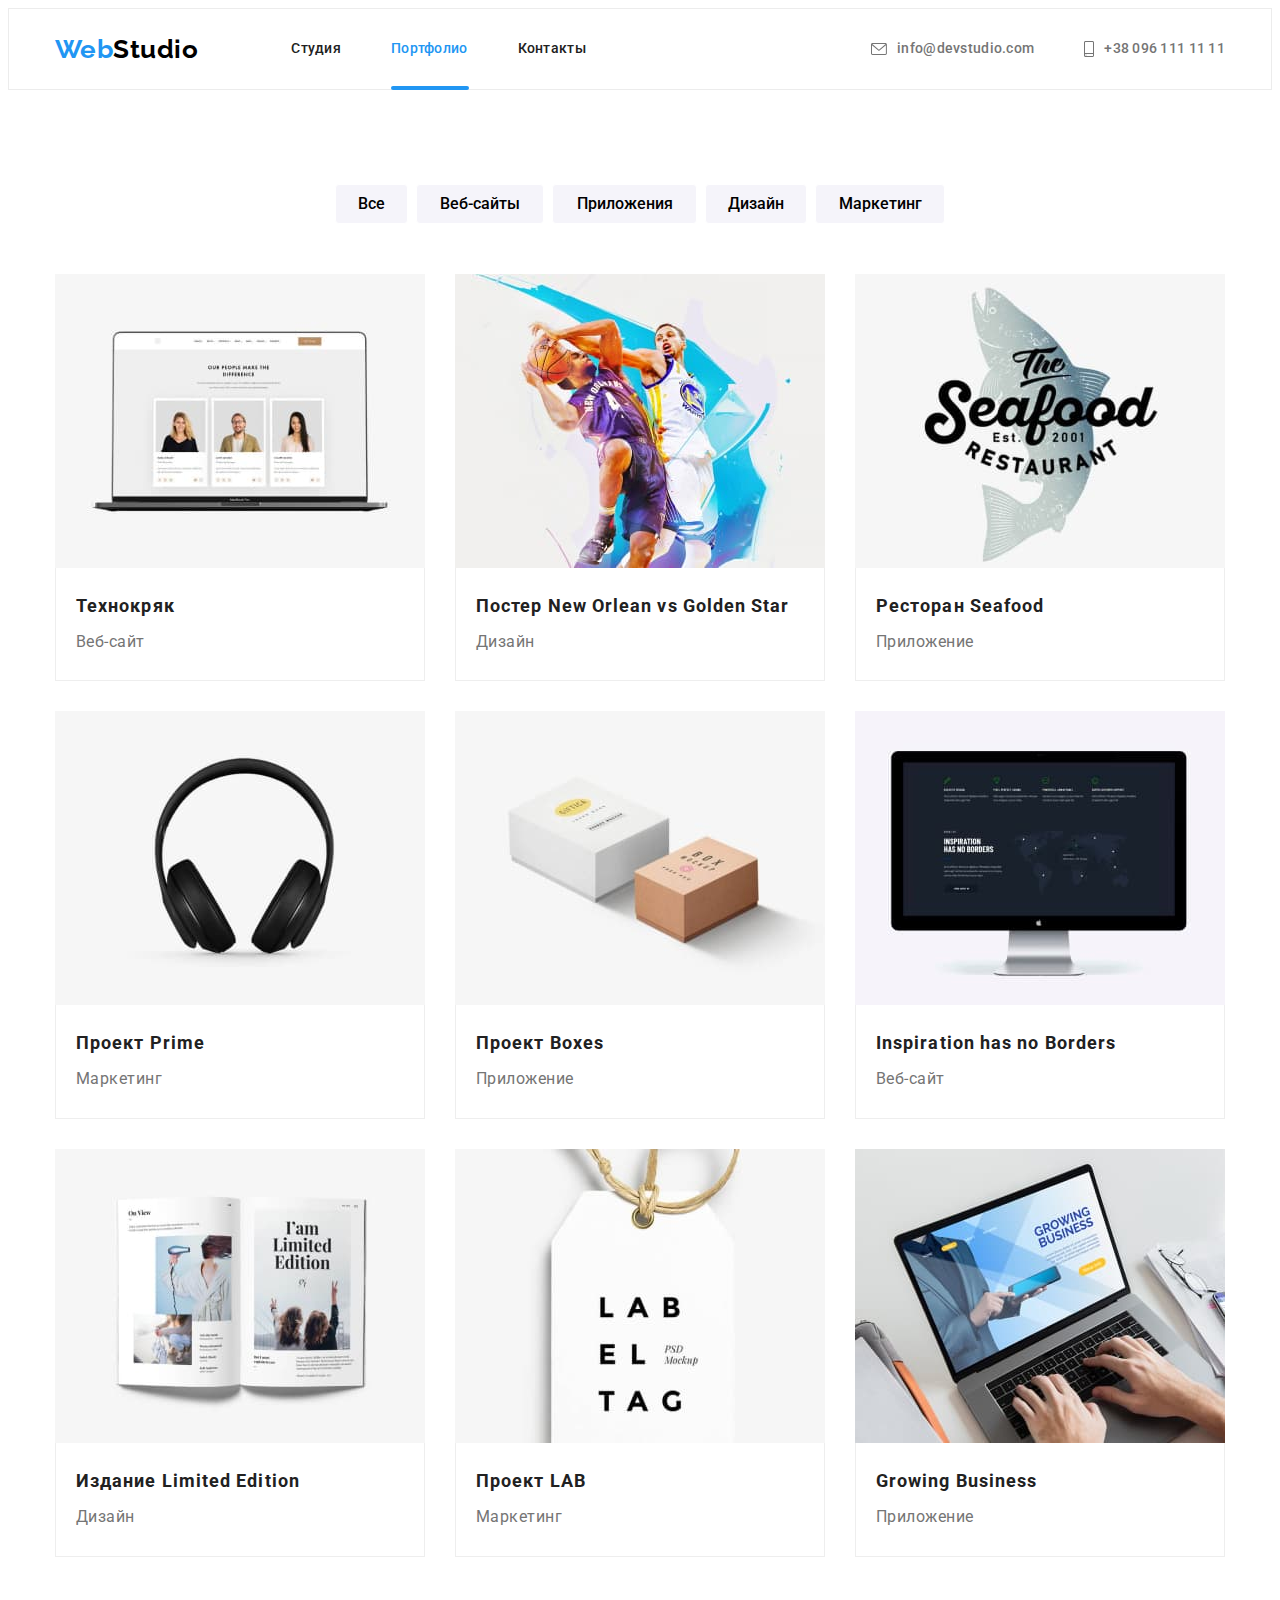
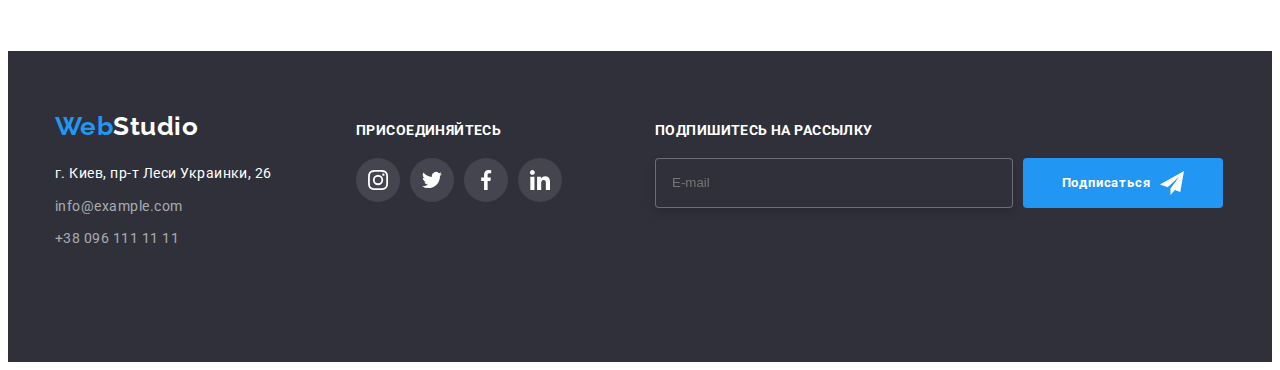
==== commit a3b500ab: "update" ====
--- a/portfolio.html
+++ b/portfolio.html
@@ -16,7 +16,7 @@
       crossorigin="anonymous"
       referrerpolicy="no-referrer"
     />
-    <link rel="stylesheet" href="./css/styles.css" />
+  
     <link rel="stylesheet" href="./css/main.min.css">
   </head>
   <body>
@@ -309,7 +309,7 @@
           <div class="follower-container">
             <h2 class="follower-container__title">Подпишитесь на рассылку</h2>
             <form class="follower-form">
-              <input type="email" placeholder="E-mail" />
+              <input class="follower-form__email" type="email" placeholder="E-mail" />
               <button type="button" class="follower-form__btn">
                 Подписаться
                 <svg class="follower-form__svg">
--- a/css/main.min.css
+++ b/css/main.min.css
@@ -1 +1 @@
-:root{--primary-text-color: #212121;--primary-bg-color: #ffffff;--accent-color: #2196f3;--block-background-color: rgba(47, 48, 58, 0.4);--info-color-footer: rgba(255, 255, 255, 0.6);--item-contact: #757575;--part-of-logo: #000000;--secondary-button-color: #f5f4fa;--border-color-head: #ececec;--border-color-portfolio: #eeeeee;--footer-color: #2f303a}html{-webkit-box-sizing:border-box;box-sizing:border-box}*,*::after,*::before{-webkit-box-sizing:inherit;box-sizing:inherit}body{background-color:var(--primary-bg-color);color:var(--primary-text-color);font-family:Roboto,sans-serif;letter-spacing:.03em}*,*:focus,*:hover{outline:none}h1,h2,h3,p,ul{margin-top:0;margin-bottom:0}a{cursor:url(../images/icon/cursor.svg),auto}.link{text-decoration:none;color:var(--primary-text-color)}.list{list-style:none;margin-top:0;margin-bottom:0;padding-left:0}.is-hidden{opacity:0;pointer-events:none}.opacity{opacity:0;display:none;cursor:url(../images/icon/cursor.svg),auto}.container{width:1200px;padding-left:15px;padding-right:15px;margin-left:auto;margin-right:auto}.section{padding-top:94px;padding-bottom:94px}button{border-radius:4px;text-align:center;border:1px solid #fff;font-family:inherit;cursor:url(../images/icon/cursor.svg),auto}.button-general{padding:10px 32px;min-width:200px;color:var(--primary-bg-color);background-color:var(--accent-color);font-weight:700;font-size:16px;line-height:1.87;letter-spacing:.06em;border:1px solid var(--accent-color)}.btn-close{position:absolute;top:0;right:0;margin-right:8px;margin-top:8px;border:1px solid rgba(0,0,0,.1);border-radius:50%;width:30px;height:30px;background-color:#fff;display:-webkit-box;display:-ms-flexbox;display:flex;-webkit-box-pack:center;-ms-flex-pack:center;justify-content:center;-webkit-box-align:center;-ms-flex-align:center;align-items:center;z-index:20;-webkit-transition:fill 250ms cubic-bezier(0.4, 0, 0.2, 1);transition:fill 250ms cubic-bezier(0.4, 0, 0.2, 1)}.btn-close:hover{fill:#2196f3}.button-send{font-weight:700;width:200px;height:50px;letter-spacing:.06em;color:var(--primary-bg-color);background-color:var(--accent-color);border-radius:4px;-webkit-box-shadow:0px 4px 4px rgba(0,0,0,.15);box-shadow:0px 4px 4px rgba(0,0,0,.15);border:0}.close-svg{position:absolute;display:-webkit-box;display:-ms-flexbox;display:flex;width:11px;height:11px;z-index:1}.follower-form__btn{display:-webkit-box;display:-ms-flexbox;display:flex;font-weight:700;width:200px;height:50px;letter-spacing:.06em;color:var(--primary-bg-color);background-color:var(--accent-color);border-radius:4px;border:0;-webkit-box-align:center;-ms-flex-align:center;align-items:center;-webkit-box-pack:center;-ms-flex-pack:center;justify-content:center}.follower-form__btn .follower-form__svg{width:24px;height:24px;margin-left:10px}.btn-portfolio{margin-bottom:50px;text-align:center;display:-webkit-box;display:-ms-flexbox;display:flex;-webkit-box-pack:center;-ms-flex-pack:center;justify-content:center}.btn-portfolio .list-portfolio-btn:not(:last-child){margin-right:8px}.secondary-button{padding:6px 22px;background-color:var(--secondary-button-color);font-weight:500;font-size:16px;line-height:1.6;text-align:center;-webkit-transition-property:background-color,color;transition-property:background-color,color;-webkit-transition-duration:250ms;transition-duration:250ms;-webkit-transition-timing-function:cubic-bezier(0.4, 0, 0.2, 1);transition-timing-function:cubic-bezier(0.4, 0, 0.2, 1)}.secondary-button:hover,.secondary-button:focus{background-color:var(--accent-color);color:var(--primary-bg-color);-webkit-box-shadow:0px 3px 1px rgba(0,0,0,.1),0px 1px 2px rgba(0,0,0,.08),0px 2px 2px rgba(0,0,0,.12);box-shadow:0px 3px 1px rgba(0,0,0,.1),0px 1px 2px rgba(0,0,0,.08),0px 2px 2px rgba(0,0,0,.12);border:1px solid var(--accent-color)}.button-all{min-width:73px}.button-web{min-width:128px}.button-app{min-width:145px}.button-marketing{min-width:130px}.social-networks{list-style:none;display:-webkit-box;display:-ms-flexbox;display:flex;-webkit-box-pack:center;-ms-flex-pack:center;justify-content:center;padding:0;margin-top:16px}.social-networks__link{display:block;border-radius:50%;fill:#afb1b8;width:44px;height:44px;cursor:url(../images/icon/cursor.svg),auto;-webkit-transition:fill,background-color,color 250ms cubic-bezier(0.4, 0, 0.2, 1);transition:fill,background-color,color 250ms cubic-bezier(0.4, 0, 0.2, 1)}.social-networks__svg--inherit{width:inherit;height:inherit}.social-networks__item{padding-right:10px}.social-networks__link:hover,.social-networks a:focus .social-networks__link{fill:var(--primary-bg-color);background-color:var(--accent-color)}.footer-social__list{margin-left:-40px;margin-top:20px;list-style:none;display:-webkit-box;display:-ms-flexbox;display:flex;gap:10px}.footer-social__list .footer-social__icon{border-radius:50px;height:44px;width:44px;fill:var(--primary-bg-color);background-color:rgba(255,255,255,.1);-webkit-transition:fill,background-color 250ms cubic-bezier(0.4, 0, 0.2, 1);transition:fill,background-color 250ms cubic-bezier(0.4, 0, 0.2, 1)}.footer-social__list .footer-social__icon:hover,.footer-social__list .footer-social__link:focus .footer-social__icon{background-color:var(--accent-color);cursor:url(../images/icon/cursor.svg),auto}.section{padding-top:94px;padding-bottom:94px}header{border:1px solid var(--border-color-head)}.main-nav{display:-webkit-box;display:-ms-flexbox;display:flex;-webkit-box-align:center;-ms-flex-align:center;align-items:center}.site-nav{display:-webkit-box;display:-ms-flexbox;display:flex;position:relative;font-weight:500;font-size:14px;line-height:1.14;letter-spacing:.02em;margin-left:93px;color:#212121}.site-nav a{-webkit-transition:color 250ms cubic-bezier(0.4, 0, 0.2, 1);transition:color 250ms cubic-bezier(0.4, 0, 0.2, 1)}.site-nav .nav-item:not(:last-child){margin-right:50px}.site-nav a:hover,.site-nav a:focus{color:var(--accent-color);cursor:url(../images/icon/cursor.svg),auto}.site-nav .link{display:-webkit-box;display:-ms-flexbox;display:flex;padding-top:32px;padding-bottom:32px}.nav-active-studio::after{content:"";display:block;position:absolute;bottom:-2px;background-color:#2196f3;width:48px;height:4px;border-radius:2px;border:none;-webkit-transition:-webkit-transform 250ms cubic-bezier(0.4, 0, 0.2, 1);transition:-webkit-transform 250ms cubic-bezier(0.4, 0, 0.2, 1);transition:transform 250ms cubic-bezier(0.4, 0, 0.2, 1);transition:transform 250ms cubic-bezier(0.4, 0, 0.2, 1), -webkit-transform 250ms cubic-bezier(0.4, 0, 0.2, 1)}.nav-active-studio:hover::after{-webkit-transform:scaleX(0.5);transform:scaleX(0.5)}.nav-active-portfolio::after{display:block;content:"";position:absolute;bottom:-1px;background-color:#2196f3;width:78px;height:4px;border-radius:2px;border:none;-webkit-transition:-webkit-transform 250ms cubic-bezier(0.4, 0, 0.2, 1);transition:-webkit-transform 250ms cubic-bezier(0.4, 0, 0.2, 1);transition:transform 250ms cubic-bezier(0.4, 0, 0.2, 1);transition:transform 250ms cubic-bezier(0.4, 0, 0.2, 1), -webkit-transform 250ms cubic-bezier(0.4, 0, 0.2, 1)}.nav-active-portfolio:hover::after{-webkit-transform:scaleX(0.5);transform:scaleX(0.5)}.logo-header{color:var(--part-of-logo);text-decoration:none;font-family:Raleway,sans-serif;font-size:26px;line-height:1.19;font-weight:700}.contact-item{display:-webkit-box;display:-ms-flexbox;display:flex}.info{text-decoration:none;color:var(--item-contact);display:-webkit-box;display:-ms-flexbox;display:flex;-webkit-box-align:center;-ms-flex-align:center;align-items:center;-webkit-transition:color 250ms cubic-bezier(0.4, 0, 0.2, 1);transition:color 250ms cubic-bezier(0.4, 0, 0.2, 1)}.nav-active{color:var(--accent-color)}.portfolio{color:var(--accent-color)}.contact{display:-webkit-box;display:-ms-flexbox;display:flex;margin-left:auto;color:var(--item-contact);font-weight:500;font-size:14px;line-height:1.14;letter-spacing:.02em}.icon-letter{width:16px;height:12px;margin-right:10px;fill:currentColor}.icon-smartphone{width:10px;height:16px;margin-right:10px;fill:currentColor}.icon-smartphone:hover,.icon-smartphone:focus{fill:var(--accent-color);cursor:url(../images/icon/cursor.svg),auto}.contact .contact-item:not(:last-child){margin-right:50px}.contact .info:hover,.contact .info:focus{color:var(--accent-color)}.icon-letter .icon-smartphone:hover{color:var(--accent-color)}.logo-parttwo{color:var(--part-of-logo)}.header-logo{color:var(--accent-color)}.general-logo-header{color:var(--accent-color)}.icon-letter{width:16px;height:12px;margin-right:10px;fill:currentColor}.icon-smartphone{width:10px;height:16px;margin-right:10px;fill:currentColor}.icon-smartphone:hover,.icon-smartphone:focus{fill:var(--accent-color);cursor:url(../images/icon/cursor.svg),auto}.contact .contact-item:not(:last-child){margin-right:50px}.contact .info:hover,.contact .info:focus{color:var(--accent-color)}.icon-letter .icon-smartphone:hover{color:var(--accent-color)}.hero-title{margin-top:0;margin-bottom:30px;color:var(--primary-bg-color);font-weight:900;font-size:44px;line-height:1.36;letter-spacing:.06em;text-align:center;text-transform:uppercase}.hero{background-color:var(--footer-color);text-align:center;padding-top:200px;padding-bottom:200px;max-width:1600px;margin-left:auto;margin-right:auto;height:600px;background-image:-webkit-gradient(linear, left top, right top, from(var(--block-background-color)), to(var(--block-background-color))),url(../images/img/hero.jpg);background-image:linear-gradient(to right, var(--block-background-color), var(--block-background-color)),url(../images/img/hero.jpg);background-repeat:no-repeat;background-size:cover;background-position:center}.items-way{display:-webkit-box;display:-ms-flexbox;display:flex}.items-way .li-way:not(:last-child){margin-right:30px}.container-tile{height:120px;display:-webkit-box;display:-ms-flexbox;display:flex;background-color:var(--secondary-button-color);border-radius:4px;margin-bottom:30px;-webkit-box-pack:center;-ms-flex-pack:center;justify-content:center}.container-tile svg{width:70px}.subtitle{font-weight:700;font-size:14px;line-height:1.14;text-transform:uppercase;margin-top:0;margin-bottom:10px;display:-webkit-box;display:-ms-flexbox;display:flex}.item{color:var(--item-contact);font-size:14px;line-height:1.7;margin-top:0}.making-items{display:-webkit-box;display:-ms-flexbox;display:flex}.making-items .making-items__item:not(:last-child){margin-right:30px}.making-style{position:relative}.making-style::before{content:"";display:inline-block;width:100%;height:70px;position:absolute;bottom:3px;background:rgba(47,48,58,.8)}.making-style__subtitle{width:205px;height:16px;bottom:0;right:0;font-size:14px;line-height:16px;text-align:center;letter-spacing:.03em;text-transform:uppercase;color:#fff;display:-webkit-box;display:-ms-flexbox;display:flex;position:absolute;top:85%;left:23%;z-index:1}.container-making__title{font-weight:700;font-size:36px;line-height:1.16;margin-top:0;margin-bottom:50px;text-align:center}.section-team{background-color:var(--secondary-button-color)}.team-iteams{display:-webkit-box;display:-ms-flexbox;display:flex}.team-iteams__iteam{background-color:var(--primary-bg-color);-webkit-box-shadow:0px 1px 3px rgba(0,0,0,.12),0px 1px 1px rgba(0,0,0,.14),0px 2px 1px rgba(0,0,0,.2);box-shadow:0px 1px 3px rgba(0,0,0,.12),0px 1px 1px rgba(0,0,0,.14),0px 2px 1px rgba(0,0,0,.2);border-radius:0px 0px 4px 4px}.team-iteams .team-iteams__iteam:not(:last-child){margin-right:30px}.container-team__title{font-weight:700;font-size:36px;line-height:1.16;margin-top:0;margin-bottom:50px;text-align:center}.worker{text-align:center;padding-top:30px;padding-bottom:30px}.worker__name{font-weight:500;font-size:16px;line-height:1.18;margin-top:0;margin-bottom:10px}.worker__profession--text{color:var(--item-contact);font-size:16px;line-height:19px;margin-top:0}.always-clines__title{font-weight:700;font-size:36px;line-height:1.16;margin-top:0;margin-bottom:50px;text-align:center}.clines-items{display:-webkit-box;display:-ms-flexbox;display:flex;gap:30px;padding:0}.clines-items__item{display:-webkit-box;display:-ms-flexbox;display:flex;-webkit-box-align:center;-ms-flex-align:center;align-items:center;width:170px;height:92px;border:1px solid #afb1b8;border-radius:4px;-webkit-box-pack:center;-ms-flex-pack:center;justify-content:center;-webkit-transition:border 250ms cubic-bezier(0.4, 0, 0.2, 1);transition:border 250ms cubic-bezier(0.4, 0, 0.2, 1)}.clines-items__svg{width:41px;height:46px;fill:#afb1b8;-webkit-transition:fill 250ms cubic-bezier(0.4, 0, 0.2, 1);transition:fill 250ms cubic-bezier(0.4, 0, 0.2, 1)}.clines-items__item:hover,.clines-items__item .clines-items__link:focus{border:1px solid var(--accent-color);cursor:url(../images/icon/cursor.svg),auto}.clines-items__item a{width:inherit;height:inherit;display:-webkit-box;display:-ms-flexbox;display:flex;-webkit-box-pack:center;-ms-flex-pack:center;justify-content:center;-webkit-box-align:center;-ms-flex-align:center;align-items:center}.clines-items__item:hover svg,.clines-items__item .clines-items__link:focus svg{fill:var(--accent-color)}.yaco{width:41px;height:46px}.company-here{width:40px;height:52px}.company{width:43px;height:41px}.foster-peters{width:84px;height:40px}.brand{width:62px;height:45px}.tag-line{width:93px;height:43px}.container-tile svg{width:70px}.backdrop{position:fixed;top:0;left:0;width:100%;height:100%;background-color:rgba(0,0,0,.2);z-index:1;-webkit-transition:opacity 250ms cubic-bezier(0.4, 0, 0.2, 1);transition:opacity 250ms cubic-bezier(0.4, 0, 0.2, 1)}.modal{position:absolute;top:50%;left:50%;-webkit-transform:translate(-50%, -50%);transform:translate(-50%, -50%);width:528px;height:581px;background-color:#fff;z-index:1;border-radius:4px}textarea{resize:none;padding:15px 16px}.form{width:528px;margin-left:auto;margin-right:auto}.form-iteam{margin-left:40px;margin-right:40px}.title-form{margin:40px 40px 12px 40px;font-style:bold;font-size:20px;line-height:1.15}.form-field input{margin:0;padding:6px 10px 6px 42px;width:448px}.form-field label{margin-bottom:5px}.form-field textarea{height:120px}.form-field textarea::-webkit-input-placeholder{color:rgba(117,117,117,.5);font-size:12px}.form-field textarea::-moz-placeholder{color:rgba(117,117,117,.5);font-size:12px}.form-field textarea:-ms-input-placeholder{color:rgba(117,117,117,.5);font-size:12px}.form-field textarea::-ms-input-placeholder{color:rgba(117,117,117,.5);font-size:12px}.form-field textarea::placeholder{color:rgba(117,117,117,.5);font-size:12px}.decor-text{color:#757575;font-size:12px;line-height:1.16}.icon-container{position:relative;display:fle;fill:#212121;-webkit-transition:fill 250ms cubic-bezier(0.4, 0, 0.2, 1);transition:fill 250ms cubic-bezier(0.4, 0, 0.2, 1)}.dec-agree{position:relative;font-weight:400;font-size:14px;line-height:1.7;color:#757575;letter-spacing:.03em;-webkit-appearance:none;-moz-appearance:none;appearance:none}.icon-user{width:12px;height:12px;position:absolute;top:13px;left:12px}.icon-phone{width:13px;height:13px;position:absolute;top:13px;left:12px;fill:#212121}.icon-mail{width:15px;height:12px;position:absolute;top:13px;left:12px}.svg-check{display:none;position:absolute;top:-1px;left:-29px;width:25px;height:27px}.svg-cube{display:block;position:absolute;top:-1px;left:-25px;width:16px;height:15px}.agree input:checked+label .svg-cube{display:none}.agree input:checked+label .svg-check{display:block}.dec-tems{display:inline-block;font-weight:400;font-size:14px;line-height:1.7;text-decoration:underline;color:#2196f3;letter-spacing:.03em}.form-field{position:relative;text-align:justify;display:-webkit-box;display:-ms-flexbox;display:flex;-webkit-box-orient:vertical;-webkit-box-direction:normal;-ms-flex-direction:column;flex-direction:column;margin-bottom:5px}.form-field input{height:40px;border:1px solid rgba(33,33,33,.2);border-radius:4px;-webkit-transition:border 250ms cubic-bezier(0.4, 0, 0.2, 1);transition:border 250ms cubic-bezier(0.4, 0, 0.2, 1);cursor:url(../images/icon/cursor.svg),auto}.form-field input:focus,.form-field textarea:focus{border:1px solid var(--accent-color)}.modal-input:focus+svg{fill:var(--accent-color)}textarea{border:1px solid rgba(33,33,33,.2);border-radius:4px}.agree{margin-top:20px;margin-bottom:30px;margin-left:auto;margin-right:auto}.agree input{-webkit-appearance:none;-moz-appearance:none;appearance:none;margin-left:23px}.item-portfolio{font-weight:700;font-size:18px;line-height:2;letter-spacing:.06em;margin-top:0;margin-bottom:4px}.direction{color:var(--item-contact);font-size:16px;line-height:1.8;margin-top:0;margin-bottom:4px}.li-portfolio{width:370px;-webkit-transition:-webkit-box-shadow 250ms cubic-bezier(0.4, 0, 0.2, 1);transition:-webkit-box-shadow 250ms cubic-bezier(0.4, 0, 0.2, 1);transition:box-shadow 250ms cubic-bezier(0.4, 0, 0.2, 1);transition:box-shadow 250ms cubic-bezier(0.4, 0, 0.2, 1), -webkit-box-shadow 250ms cubic-bezier(0.4, 0, 0.2, 1)}.li-portfolio:nth-child(3n){margin-right:0}.li-portfolio:hover,.li-portfolio:focus{cursor:url(../images/icon/cursor.svg),auto;-webkit-box-shadow:0px 1px 1px rgba(0,0,0,.12),0px 4px 4px rgba(0,0,0,.06),1px 4px 6px rgba(0,0,0,.16);box-shadow:0px 1px 1px rgba(0,0,0,.12),0px 4px 4px rgba(0,0,0,.06),1px 4px 6px rgba(0,0,0,.16)}.list-portfolio{display:-webkit-box;display:-ms-flexbox;display:flex;-ms-flex-wrap:wrap;flex-wrap:wrap;gap:30px}.items-li{border:1px solid var(--border-color-portfolio);padding:20px;margin-top:-5px}.li-portfolio:hover .portfolio-p{-webkit-transform:translateY(0);transform:translateY(0)}.li-portfolio:hover .portfolio-fon::before{-webkit-transform:translateY(0);transform:translateY(0)}.portfolio-fon{position:relative;overflow:hidden}.portfolio-fon::before{content:"";display:inline-block;width:100%;height:100%;position:absolute;bottom:0;background:rgba(33,150,243,.9);-webkit-transform:translateY(101%);transform:translateY(101%);-webkit-transition:-webkit-transform 250ms cubic-bezier(0.4, 0, 0.2, 1);transition:-webkit-transform 250ms cubic-bezier(0.4, 0, 0.2, 1);transition:transform 250ms cubic-bezier(0.4, 0, 0.2, 1);transition:transform 250ms cubic-bezier(0.4, 0, 0.2, 1), -webkit-transform 250ms cubic-bezier(0.4, 0, 0.2, 1)}.portfolio-p{position:absolute;top:0;-webkit-transform:translateY(101%);transform:translateY(101%);color:#fff;display:-webkit-box;display:-ms-flexbox;display:flex;width:100%;height:100%;font-size:18px;line-height:1.55;padding:63px 24px;-webkit-transition:-webkit-transform 250ms cubic-bezier(0.4, 0, 0.2, 1);transition:-webkit-transform 250ms cubic-bezier(0.4, 0, 0.2, 1);transition:transform 250ms cubic-bezier(0.4, 0, 0.2, 1);transition:transform 250ms cubic-bezier(0.4, 0, 0.2, 1), -webkit-transform 250ms cubic-bezier(0.4, 0, 0.2, 1)}/*# sourceMappingURL=main.min.css.map */+:root{--primary-text-color: #212121;--primary-bg-color: #ffffff;--accent-color: #2196f3;--block-background-color: rgba(47, 48, 58, 0.4);--info-color-footer: rgba(255, 255, 255, 0.6);--item-contact: #757575;--part-of-logo: #000000;--secondary-button-color: #f5f4fa;--border-color-head: #ececec;--border-color-portfolio: #eeeeee;--footer-color: #2f303a}html{-webkit-box-sizing:border-box;box-sizing:border-box}*,*::after,*::before{-webkit-box-sizing:inherit;box-sizing:inherit}body{background-color:var(--primary-bg-color);color:var(--primary-text-color);font-family:Roboto,sans-serif;letter-spacing:.03em}*,*:focus,*:hover{outline:none}h1,h2,h3,p,ul{margin-top:0;margin-bottom:0}a{cursor:url(../images/icon/cursor.svg),auto}.link{text-decoration:none;color:var(--primary-text-color)}.list{list-style:none;margin-top:0;margin-bottom:0;padding-left:0}.is-hidden{opacity:0;pointer-events:none}.opacity{opacity:0;display:none;cursor:url(../images/icon/cursor.svg),auto}*,*:focus,*:hover{outline:none}.container{width:1200px;padding-left:15px;padding-right:15px;margin-left:auto;margin-right:auto}.section{padding-top:94px;padding-bottom:94px}button{border-radius:4px;text-align:center;border:1px solid #fff;font-family:inherit;cursor:url(../images/icon/cursor.svg),auto}.button-general{padding:10px 32px;min-width:200px;color:var(--primary-bg-color);background-color:var(--accent-color);font-weight:700;font-size:16px;line-height:1.87;letter-spacing:.06em;border:1px solid var(--accent-color)}.btn-close{position:absolute;top:0;right:0;margin-right:8px;margin-top:8px;border:1px solid rgba(0,0,0,.1);border-radius:50%;width:30px;height:30px;background-color:#fff;display:-webkit-box;display:-ms-flexbox;display:flex;-webkit-box-pack:center;-ms-flex-pack:center;justify-content:center;-webkit-box-align:center;-ms-flex-align:center;align-items:center;z-index:20;-webkit-transition:fill 250ms cubic-bezier(0.4, 0, 0.2, 1);transition:fill 250ms cubic-bezier(0.4, 0, 0.2, 1)}.btn-close:hover{fill:#2196f3}.button-send{font-weight:700;width:200px;height:50px;letter-spacing:.06em;color:var(--primary-bg-color);background-color:var(--accent-color);border-radius:4px;-webkit-box-shadow:0px 4px 4px rgba(0,0,0,.15);box-shadow:0px 4px 4px rgba(0,0,0,.15);border:0}.close-svg{position:absolute;display:-webkit-box;display:-ms-flexbox;display:flex;width:11px;height:11px;z-index:1}.follower-form__btn{display:-webkit-box;display:-ms-flexbox;display:flex;font-weight:700;width:200px;height:50px;letter-spacing:.06em;color:var(--primary-bg-color);background-color:var(--accent-color);border-radius:4px;border:0;-webkit-box-align:center;-ms-flex-align:center;align-items:center;-webkit-box-pack:center;-ms-flex-pack:center;justify-content:center}.follower-form__btn .follower-form__svg{width:24px;height:24px;margin-left:10px}.btn-portfolio{margin-bottom:50px;text-align:center;display:-webkit-box;display:-ms-flexbox;display:flex;-webkit-box-pack:center;-ms-flex-pack:center;justify-content:center}.btn-portfolio .list-portfolio-btn:not(:last-child){margin-right:8px}.secondary-button{padding:6px 22px;background-color:var(--secondary-button-color);font-weight:500;font-size:16px;line-height:1.6;text-align:center;-webkit-transition-property:background-color,color;transition-property:background-color,color;-webkit-transition-duration:250ms;transition-duration:250ms;-webkit-transition-timing-function:cubic-bezier(0.4, 0, 0.2, 1);transition-timing-function:cubic-bezier(0.4, 0, 0.2, 1)}.secondary-button:hover,.secondary-button:focus{background-color:var(--accent-color);color:var(--primary-bg-color);-webkit-box-shadow:0px 3px 1px rgba(0,0,0,.1),0px 1px 2px rgba(0,0,0,.08),0px 2px 2px rgba(0,0,0,.12);box-shadow:0px 3px 1px rgba(0,0,0,.1),0px 1px 2px rgba(0,0,0,.08),0px 2px 2px rgba(0,0,0,.12);border:1px solid var(--accent-color)}.button-all{min-width:73px}.button-web{min-width:128px}.button-app{min-width:145px}.button-marketing{min-width:130px}.social-networks{list-style:none;display:-webkit-box;display:-ms-flexbox;display:flex;-webkit-box-pack:center;-ms-flex-pack:center;justify-content:center;padding:0;margin-top:16px}.social-networks__link{display:block;border-radius:50%;fill:#afb1b8;width:44px;height:44px;cursor:url(../images/icon/cursor.svg),auto;-webkit-transition:fill,background-color,color 250ms cubic-bezier(0.4, 0, 0.2, 1);transition:fill,background-color,color 250ms cubic-bezier(0.4, 0, 0.2, 1)}.social-networks__svg--inherit{width:inherit;height:inherit}.social-networks__item{padding-right:10px}.social-networks__link:hover{fill:var(--primary-bg-color);background-color:var(--accent-color)}.social-networks:focus .social-networks__link{fill:var(--primary-bg-color);background-color:var(--accent-color)}.footer-social__list{margin-left:-40px;margin-top:20px;list-style:none;display:-webkit-box;display:-ms-flexbox;display:flex;gap:10px}.footer-social__list .footer-social__icon{border-radius:50px;height:44px;width:44px;fill:var(--primary-bg-color);background-color:rgba(255,255,255,.1);-webkit-transition:fill,background-color 250ms cubic-bezier(0.4, 0, 0.2, 1);transition:fill,background-color 250ms cubic-bezier(0.4, 0, 0.2, 1)}.footer-social__list .footer-social__icon:hover,.footer-social__list .footer-social__link:focus .footer-social__icon{background-color:var(--accent-color);cursor:url(../images/icon/cursor.svg),auto}.section{padding-top:94px;padding-bottom:94px}.backdrop{position:fixed;top:0;left:0;width:100%;height:100%;background-color:rgba(0,0,0,.2);z-index:1;-webkit-transition:opacity 250ms cubic-bezier(0.4, 0, 0.2, 1);transition:opacity 250ms cubic-bezier(0.4, 0, 0.2, 1)}.modal{position:absolute;top:50%;left:50%;-webkit-transform:translate(-50%, -50%);transform:translate(-50%, -50%);width:528px;height:581px;background-color:#fff;z-index:1;border-radius:4px}textarea{resize:none;padding:15px 16px}.decor-text{color:#757575;font-size:12px;line-height:1.16}.dec-agree{position:relative;font-weight:400;font-size:14px;line-height:1.7;color:#757575;letter-spacing:.03em;-webkit-appearance:none;-moz-appearance:none;appearance:none}.dec-tems{display:inline-block;font-weight:400;font-size:14px;line-height:1.7;text-decoration:underline;color:#2196f3;letter-spacing:.03em}textarea{border:1px solid rgba(33,33,33,.2);border-radius:4px}.agree{margin-top:20px;margin-bottom:30px;margin-left:auto;margin-right:auto}.agree input{-webkit-appearance:none;-moz-appearance:none;appearance:none;margin-left:23px}.icon-container{position:relative;display:fle;fill:#212121;-webkit-transition:fill 250ms cubic-bezier(0.4, 0, 0.2, 1);transition:fill 250ms cubic-bezier(0.4, 0, 0.2, 1)}.icon-user{width:12px;height:12px;position:absolute;top:13px;left:12px}.icon-phone{width:13px;height:13px;position:absolute;top:13px;left:12px;fill:#212121}.icon-mail{width:15px;height:12px;position:absolute;top:13px;left:12px}.svg-check{display:none;position:absolute;top:-1px;left:-29px;width:25px;height:27px}.svg-cube{display:block;position:absolute;top:-1px;left:-25px;width:16px;height:15px}.agree input:checked+label .svg-cube{display:none}.agree input:checked+label .svg-check{display:block}.modal-input:focus+svg{fill:var(--accent-color)}.form{width:528px;margin-left:auto;margin-right:auto}.form-iteam{margin-left:40px;margin-right:40px}.title-form{margin:40px 40px 12px 40px;font-style:bold;font-size:20px;line-height:1.15}.form-field input{margin:0;padding:6px 10px 6px 42px;width:448px}.form-field label{margin-bottom:5px}.form-field textarea{height:120px}.form-field textarea::-webkit-input-placeholder{color:rgba(117,117,117,.5);font-size:12px}.form-field textarea::-moz-placeholder{color:rgba(117,117,117,.5);font-size:12px}.form-field textarea:-ms-input-placeholder{color:rgba(117,117,117,.5);font-size:12px}.form-field textarea::-ms-input-placeholder{color:rgba(117,117,117,.5);font-size:12px}.form-field textarea::placeholder{color:rgba(117,117,117,.5);font-size:12px}.form-field{position:relative;text-align:justify;display:-webkit-box;display:-ms-flexbox;display:flex;-webkit-box-orient:vertical;-webkit-box-direction:normal;-ms-flex-direction:column;flex-direction:column;margin-bottom:5px}.form-field input{height:40px;border:1px solid rgba(33,33,33,.2);border-radius:4px;-webkit-transition:border 250ms cubic-bezier(0.4, 0, 0.2, 1);transition:border 250ms cubic-bezier(0.4, 0, 0.2, 1);cursor:url(../images/icon/cursor.svg),auto}.form-field input:focus,.form-field textarea:focus{border:1px solid var(--accent-color)}header{border:1px solid var(--border-color-head)}.main-nav{display:-webkit-box;display:-ms-flexbox;display:flex;-webkit-box-align:center;-ms-flex-align:center;align-items:center}.site-nav{display:-webkit-box;display:-ms-flexbox;display:flex;position:relative;font-weight:500;font-size:14px;line-height:1.14;letter-spacing:.02em;margin-left:93px;color:#212121}.site-nav a{-webkit-transition:color 250ms cubic-bezier(0.4, 0, 0.2, 1);transition:color 250ms cubic-bezier(0.4, 0, 0.2, 1)}.site-nav .nav-item:not(:last-child){margin-right:50px}.site-nav a:hover,.site-nav a:focus{color:var(--accent-color);cursor:url(../images/icon/cursor.svg),auto}.site-nav .link{display:-webkit-box;display:-ms-flexbox;display:flex;padding-top:32px;padding-bottom:32px}.nav-active-studio::after{content:"";display:block;position:absolute;bottom:-2px;background-color:#2196f3;width:48px;height:4px;border-radius:2px;border:none;-webkit-transition:-webkit-transform 250ms cubic-bezier(0.4, 0, 0.2, 1);transition:-webkit-transform 250ms cubic-bezier(0.4, 0, 0.2, 1);transition:transform 250ms cubic-bezier(0.4, 0, 0.2, 1);transition:transform 250ms cubic-bezier(0.4, 0, 0.2, 1), -webkit-transform 250ms cubic-bezier(0.4, 0, 0.2, 1)}.nav-active-studio:hover::after{-webkit-transform:scaleX(0.5);transform:scaleX(0.5)}.nav-active-portfolio::after{display:block;content:"";position:absolute;bottom:-1px;background-color:#2196f3;width:78px;height:4px;border-radius:2px;border:none;-webkit-transition:-webkit-transform 250ms cubic-bezier(0.4, 0, 0.2, 1);transition:-webkit-transform 250ms cubic-bezier(0.4, 0, 0.2, 1);transition:transform 250ms cubic-bezier(0.4, 0, 0.2, 1);transition:transform 250ms cubic-bezier(0.4, 0, 0.2, 1), -webkit-transform 250ms cubic-bezier(0.4, 0, 0.2, 1)}.nav-active-portfolio:hover::after{-webkit-transform:scaleX(0.5);transform:scaleX(0.5)}.logo-header{color:var(--part-of-logo);text-decoration:none;font-family:Raleway,sans-serif;font-size:26px;line-height:1.19;font-weight:700}.contact-item{display:-webkit-box;display:-ms-flexbox;display:flex}.info{text-decoration:none;color:var(--item-contact);display:-webkit-box;display:-ms-flexbox;display:flex;-webkit-box-align:center;-ms-flex-align:center;align-items:center;-webkit-transition:color 250ms cubic-bezier(0.4, 0, 0.2, 1);transition:color 250ms cubic-bezier(0.4, 0, 0.2, 1)}.nav-active{color:var(--accent-color)}.portfolio{color:var(--accent-color)}.contact{display:-webkit-box;display:-ms-flexbox;display:flex;margin-left:auto;color:var(--item-contact);font-weight:500;font-size:14px;line-height:1.14;letter-spacing:.02em}.icon-letter{width:16px;height:12px;margin-right:10px;fill:currentColor}.icon-smartphone{width:10px;height:16px;margin-right:10px;fill:currentColor}.icon-smartphone:hover,.icon-smartphone:focus{fill:var(--accent-color);cursor:url(../images/icon/cursor.svg),auto}.contact .contact-item:not(:last-child){margin-right:50px}.contact .info:hover,.contact .info:focus{color:var(--accent-color)}.icon-letter .icon-smartphone:hover{color:var(--accent-color)}.logo-parttwo{color:var(--part-of-logo)}.header-logo{color:var(--accent-color)}.general-logo-header{color:var(--accent-color)}.icon-letter{width:16px;height:12px;margin-right:10px;fill:currentColor}.icon-smartphone{width:10px;height:16px;margin-right:10px;fill:currentColor}.icon-smartphone:hover,.icon-smartphone:focus{fill:var(--accent-color);cursor:url(../images/icon/cursor.svg),auto}.contact .contact-item:not(:last-child){margin-right:50px}.contact .info:hover,.contact .info:focus{color:var(--accent-color)}.icon-letter .icon-smartphone:hover{color:var(--accent-color)}.hero-title{margin-top:0;margin-bottom:30px;color:var(--primary-bg-color);font-weight:900;font-size:44px;line-height:1.36;letter-spacing:.06em;text-align:center;text-transform:uppercase}.hero{background-color:var(--footer-color);text-align:center;padding-top:200px;padding-bottom:200px;max-width:1600px;margin-left:auto;margin-right:auto;height:600px;background-image:-webkit-gradient(linear, left top, right top, from(var(--block-background-color)), to(var(--block-background-color))),url(../images/img/hero.jpg);background-image:linear-gradient(to right, var(--block-background-color), var(--block-background-color)),url(../images/img/hero.jpg);background-repeat:no-repeat;background-size:cover;background-position:center}.items-way{display:-webkit-box;display:-ms-flexbox;display:flex}.items-way .li-way:not(:last-child){margin-right:30px}.container-tile{height:120px;display:-webkit-box;display:-ms-flexbox;display:flex;background-color:var(--secondary-button-color);border-radius:4px;margin-bottom:30px;-webkit-box-pack:center;-ms-flex-pack:center;justify-content:center}.container-tile svg{width:70px}.subtitle{font-weight:700;font-size:14px;line-height:1.14;text-transform:uppercase;margin-top:0;margin-bottom:10px;display:-webkit-box;display:-ms-flexbox;display:flex}.item{color:var(--item-contact);font-size:14px;line-height:1.7;margin-top:0}.making-items{display:-webkit-box;display:-ms-flexbox;display:flex}.making-items .making-items__item:not(:last-child){margin-right:30px}.making-style{position:relative}.making-style::before{content:"";display:inline-block;width:100%;height:70px;position:absolute;bottom:3px;background:rgba(47,48,58,.8)}.making-style__subtitle{width:205px;height:16px;bottom:0;right:0;font-size:14px;line-height:16px;text-align:center;letter-spacing:.03em;text-transform:uppercase;color:#fff;display:-webkit-box;display:-ms-flexbox;display:flex;position:absolute;top:85%;left:23%;z-index:1}.container-making__title{font-weight:700;font-size:36px;line-height:1.16;margin-top:0;margin-bottom:50px;text-align:center}.section-team{background-color:var(--secondary-button-color)}.team-iteams{display:-webkit-box;display:-ms-flexbox;display:flex}.team-iteams__iteam{background-color:var(--primary-bg-color);-webkit-box-shadow:0px 1px 3px rgba(0,0,0,.12),0px 1px 1px rgba(0,0,0,.14),0px 2px 1px rgba(0,0,0,.2);box-shadow:0px 1px 3px rgba(0,0,0,.12),0px 1px 1px rgba(0,0,0,.14),0px 2px 1px rgba(0,0,0,.2);border-radius:0px 0px 4px 4px}.team-iteams .team-iteams__iteam:not(:last-child){margin-right:30px}.container-team__title{font-weight:700;font-size:36px;line-height:1.16;margin-top:0;margin-bottom:50px;text-align:center}.worker{text-align:center;padding-top:30px;padding-bottom:30px}.worker__name{font-weight:500;font-size:16px;line-height:1.18;margin-top:0;margin-bottom:10px}.worker__profession--text{color:var(--item-contact);font-size:16px;line-height:19px;margin-top:0}.always-clines__title{font-weight:700;font-size:36px;line-height:1.16;margin-top:0;margin-bottom:50px;text-align:center}.clines-items{display:-webkit-box;display:-ms-flexbox;display:flex;gap:30px;padding:0}.clines-items__item{display:-webkit-box;display:-ms-flexbox;display:flex;-webkit-box-align:center;-ms-flex-align:center;align-items:center;width:170px;height:92px;border:1px solid #afb1b8;border-radius:4px;-webkit-box-pack:center;-ms-flex-pack:center;justify-content:center;-webkit-transition:border 250ms cubic-bezier(0.4, 0, 0.2, 1);transition:border 250ms cubic-bezier(0.4, 0, 0.2, 1)}.clines-items__svg{width:41px;height:46px;fill:#afb1b8;-webkit-transition:fill 250ms cubic-bezier(0.4, 0, 0.2, 1);transition:fill 250ms cubic-bezier(0.4, 0, 0.2, 1)}.clines-items__item:hover{border:1px solid var(--accent-color);cursor:url(../images/icon/cursor.svg),auto}.clines-items__item .clines-items__link:focus{border:1px solid var(--accent-color);cursor:url(../images/icon/cursor.svg),auto}.clines-items__item:hover .clines-items__svg{fill:var(--accent-color)}.clines-items__link:focus .clines-items__svg{fill:var(--accent-color)}.yaco{width:41px;height:46px}.company-here{width:40px;height:52px}.company{width:43px;height:41px}.foster-peters{width:84px;height:40px}.brand{width:62px;height:45px}.tag-line{width:93px;height:43px}.container-tile svg{width:70px}.item-portfolio{font-weight:700;font-size:18px;line-height:2;letter-spacing:.06em;margin-top:0;margin-bottom:4px}.direction{color:var(--item-contact);font-size:16px;line-height:1.8;margin-top:0;margin-bottom:4px}.li-portfolio{width:370px;-webkit-transition:-webkit-box-shadow 250ms cubic-bezier(0.4, 0, 0.2, 1);transition:-webkit-box-shadow 250ms cubic-bezier(0.4, 0, 0.2, 1);transition:box-shadow 250ms cubic-bezier(0.4, 0, 0.2, 1);transition:box-shadow 250ms cubic-bezier(0.4, 0, 0.2, 1), -webkit-box-shadow 250ms cubic-bezier(0.4, 0, 0.2, 1)}.li-portfolio:nth-child(3n){margin-right:0}.li-portfolio:hover,.li-portfolio:focus{cursor:url(../images/icon/cursor.svg),auto;-webkit-box-shadow:0px 1px 1px rgba(0,0,0,.12),0px 4px 4px rgba(0,0,0,.06),1px 4px 6px rgba(0,0,0,.16);box-shadow:0px 1px 1px rgba(0,0,0,.12),0px 4px 4px rgba(0,0,0,.06),1px 4px 6px rgba(0,0,0,.16)}.list-portfolio{display:-webkit-box;display:-ms-flexbox;display:flex;-ms-flex-wrap:wrap;flex-wrap:wrap;gap:30px}.items-li{border:1px solid var(--border-color-portfolio);padding:20px;margin-top:-5px}.li-portfolio:hover .portfolio-p{-webkit-transform:translateY(0);transform:translateY(0)}.li-portfolio:hover .portfolio-fon::before{-webkit-transform:translateY(0);transform:translateY(0)}.portfolio-fon{position:relative;overflow:hidden}.portfolio-fon::before{content:"";display:inline-block;width:100%;height:100%;position:absolute;bottom:0;background:rgba(33,150,243,.9);-webkit-transform:translateY(101%);transform:translateY(101%);-webkit-transition:-webkit-transform 250ms cubic-bezier(0.4, 0, 0.2, 1);transition:-webkit-transform 250ms cubic-bezier(0.4, 0, 0.2, 1);transition:transform 250ms cubic-bezier(0.4, 0, 0.2, 1);transition:transform 250ms cubic-bezier(0.4, 0, 0.2, 1), -webkit-transform 250ms cubic-bezier(0.4, 0, 0.2, 1)}.portfolio-p{position:absolute;top:0;-webkit-transform:translateY(101%);transform:translateY(101%);color:#fff;display:-webkit-box;display:-ms-flexbox;display:flex;width:100%;height:100%;font-size:18px;line-height:1.55;padding:63px 24px;-webkit-transition:-webkit-transform 250ms cubic-bezier(0.4, 0, 0.2, 1);transition:-webkit-transform 250ms cubic-bezier(0.4, 0, 0.2, 1);transition:transform 250ms cubic-bezier(0.4, 0, 0.2, 1);transition:transform 250ms cubic-bezier(0.4, 0, 0.2, 1), -webkit-transform 250ms cubic-bezier(0.4, 0, 0.2, 1)}.footer{background-color:var(--footer-color);padding-top:60px;padding-bottom:60px}.contact-footer__link--map{color:var(--primary-bg-color);text-decoration:none;font-size:14px;line-height:1.7;-webkit-transition:color 250ms cubic-bezier(0.4, 0, 0.2, 1);transition:color 250ms cubic-bezier(0.4, 0, 0.2, 1)}.contact-footer__map{margin-top:20px}.contact-footer__link--color{color:var(--info-color-footer);text-decoration:none;font-size:14px;line-height:1.7;-webkit-transition:color 250ms cubic-bezier(0.4, 0, 0.2, 1);transition:color 250ms cubic-bezier(0.4, 0, 0.2, 1)}.contact-footer__info{margin-top:9px;margin-bottom:9px}.contact-footer{width:231px}.contact-footer .contact-footer__link--color:hover{color:var(--accent-color)}.contact-footer .contact-footer__link--color:focus{color:var(--accent-color)}.contact-footer .contact-footer__link--map:hover{color:var(--accent-color)}.contact-footer .contact-footer__link--map:focus{color:var(--accent-color)}.footer-join{width:206px;height:80px;margin-left:70px;margin-right:auto;margin-bottom:30px}.footer-join__title{display:-webkit-box;display:-ms-flexbox;display:flex;font-weight:700;font-size:14px;line-height:16px;letter-spacing:.03em;text-transform:uppercase;color:var(--primary-bg-color)}.footer-container{display:-webkit-box;display:-ms-flexbox;display:flex;-webkit-box-align:baseline;-ms-flex-align:baseline;align-items:baseline}.follower-container{width:570px;height:86px;margin-left:93px;margin-right:93px;margin-bottom:94px}.follower-container__title{display:-webkit-box;display:-ms-flexbox;display:flex;font-weight:700;font-size:14px;line-height:16px;letter-spacing:.03em;text-transform:uppercase;color:var(--primary-bg-color)}.follower-form{margin-top:20px;list-style:none;display:-webkit-box;display:-ms-flexbox;display:flex;gap:10px}.follower-form .follower-form__email{width:358px;height:50px;padding:15px 16px;color:#fff;background-color:var(--footer-color);border:1px solid rgba(255,255,255,.3);-webkit-filter:drop-shadow(0px 4px 4px rgba(0, 0, 0, 0.15));filter:drop-shadow(0px 4px 4px rgba(0, 0, 0, 0.15));border-radius:4px}.footer__logo--white{color:var(--primary-bg-color)}.footer__logo--accent{color:var(--accent-color)}.footer__logo{color:var(--part-of-logo);text-decoration:none;font-family:Raleway,sans-serif;font-size:26px;line-height:1.19;font-weight:700}/*# sourceMappingURL=main.min.css.map */